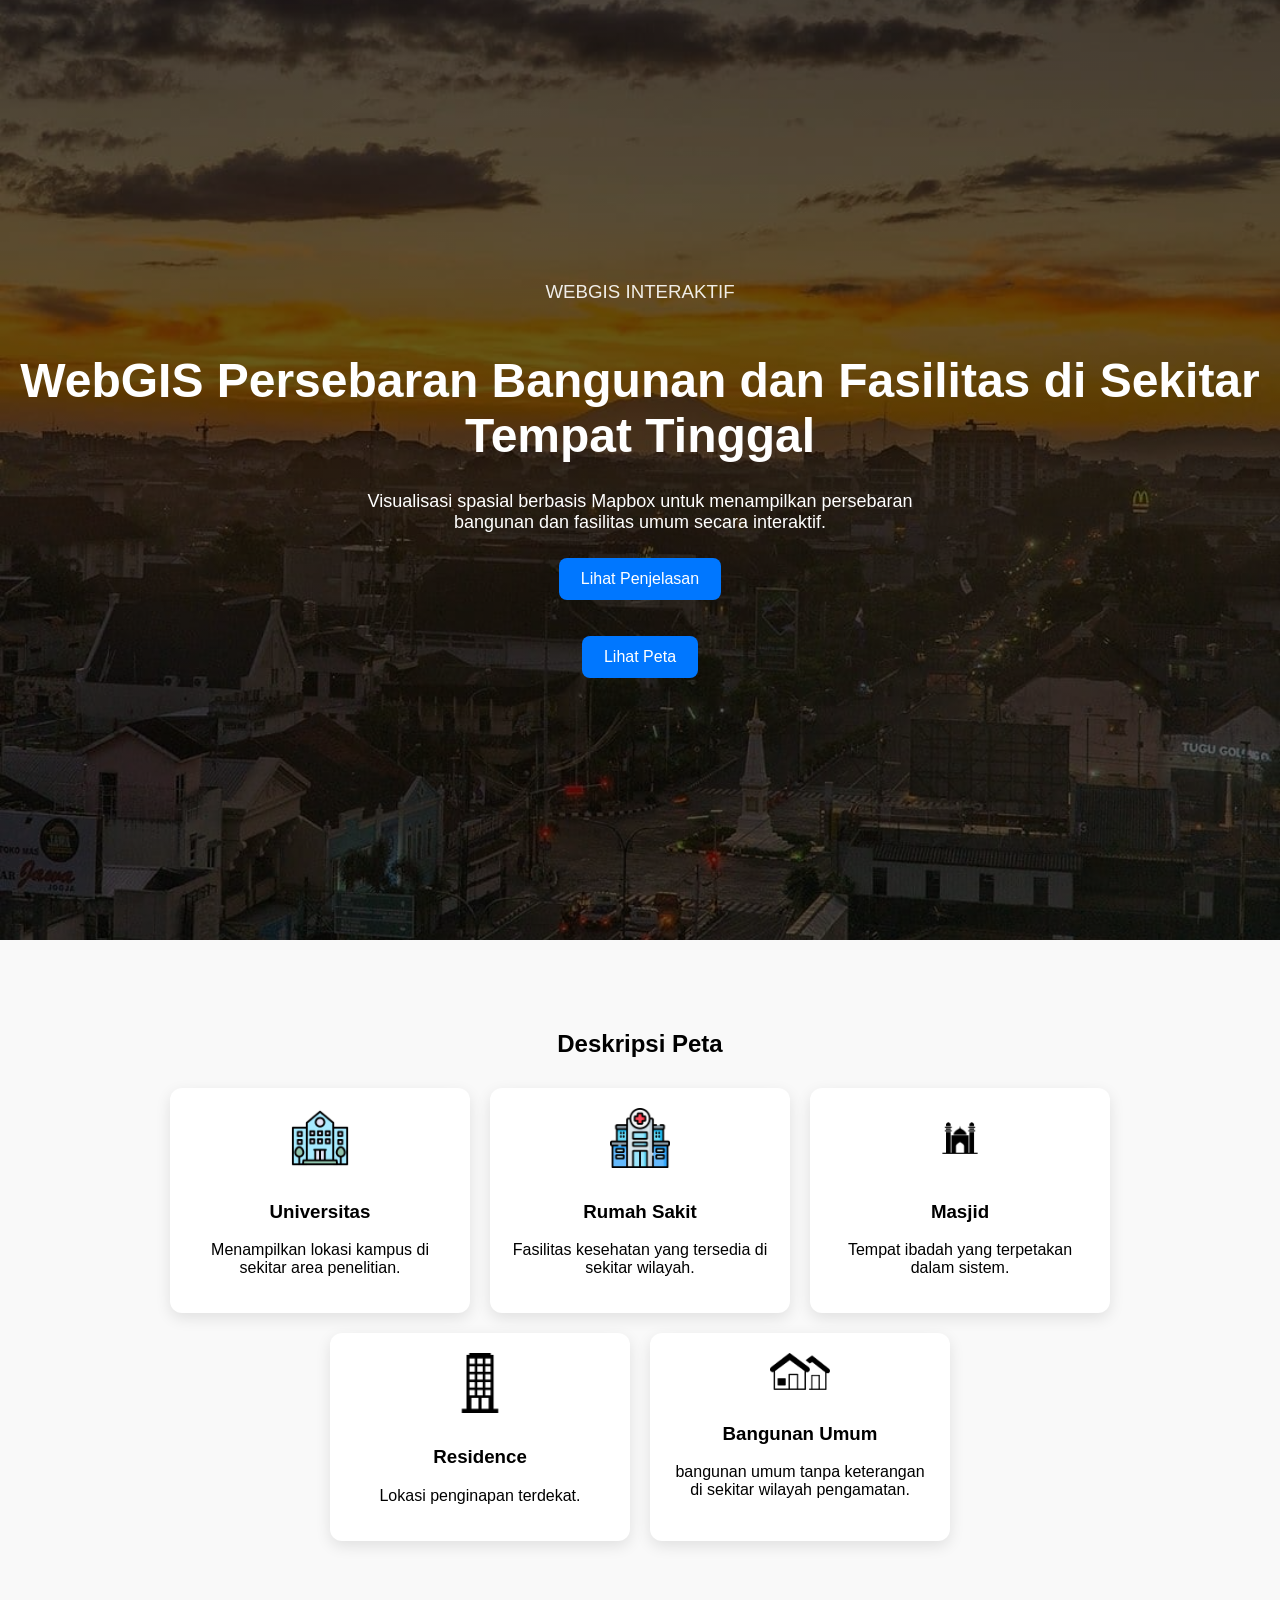
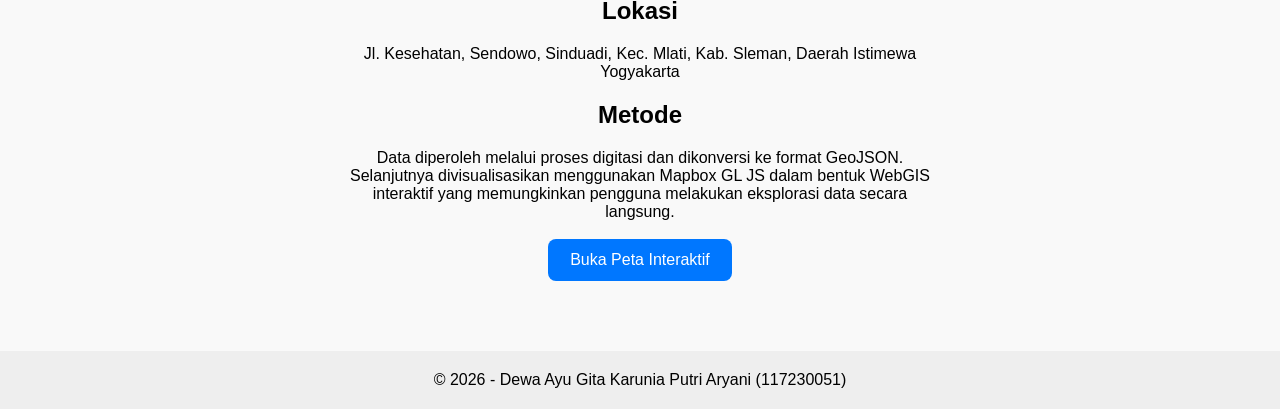
==== index.html @ ad8e3f4b "Add files via upload" ====
<!DOCTYPE html>
<html lang="id">
<head>
<meta charset="UTF-8">
<meta name="viewport" content="width=device-width, initial-scale=1.0">
<title>WebGIS Gita</title>

<style>
body {
  margin: 0;
  font-family: 'Segoe UI', sans-serif;
  scroll-behavior: smooth;
}

/* ===== COVER ===== */
.cover {
  height: 100vh;
  background: 
    linear-gradient(rgba(0,0,0,0.6), rgba(0,0,0,0.6)),
    url('cover.jpg') center/cover no-repeat;
  display: flex;
  flex-direction: column;
  justify-content: center;
  align-items: center;
  color: white;
  text-align: center;
  padding: 20px;
}

.cover h1 {
  font-size: 48px;
  margin-bottom: 10px;
}

.cover h3 {
  font-weight: normal;
  margin-bottom: 10px;
  opacity: 0.9;
}

.cover p {
  font-size: 18px;
  margin-bottom: 25px;
  max-width: 600px;
}

/* tombol */
.btn {
  padding: 12px 22px;
  background: #0077ff;
  color: white;
  border: none;
  cursor: pointer;
  font-size: 16px;
  border-radius: 8px;
  transition: 0.3s;
}

.btn:hover {
  background: #0055cc;
  transform: scale(1.05);
}

/* ===== SECTION ===== */
.section {
  padding: 70px 20px;
  text-align: center;
  background: #f9f9f9;
}

.section h2 {
  margin-bottom: 20px;
}

/* CARD */
.card-container {
  display: flex;
  flex-wrap: wrap;
  justify-content: center;
  gap: 20px;
  margin-top: 30px;
}

.card {
  background: white;
  padding: 20px;
  width: 260px;
  border-radius: 12px;
  box-shadow: 0 5px 15px rgba(0,0,0,0.1);
  transition: 0.3s;
}

.card:hover {
  transform: translateY(-5px);
}

.card img {
  width: 60px;
  margin-bottom: 10px;
}

/* ===== POPUP ===== */
.popup {
  display: none;
  position: fixed;
  top:0;
  left:0;
  width:100%;
  height:100%;
  background: rgba(0,0,0,0.7);
  justify-content:center;
  align-items:center;
  z-index: 999;
}

.popup-content {
  background:white;
  padding:20px;
  width:90%;
  height:85%;
  border-radius: 10px;
  position:relative;
}

.popup iframe {
  width:100%;
  height:100%;
  border:none;
}

.close {
  position:absolute;
  top:10px;
  right:15px;
  cursor:pointer;
  font-size:22px;
}
</style>
</head>

<body>

<!-- ===== COVER ===== -->
<section class="cover">
  <h3>WEBGIS INTERAKTIF</h3>
  <h1>WebGIS Persebaran Bangunan dan Fasilitas di Sekitar Tempat Tinggal</h1>
  <p>
    Visualisasi spasial berbasis Mapbox untuk menampilkan 
    persebaran bangunan dan fasilitas umum secara interaktif.
  </p>

  <button class="btn" onclick="scrollToContent()">Lihat Penjelasan</button>
  <br><br>
  <button class="btn" onclick="openPopup()">Lihat Peta</button>
</section>

<!-- ===== PENJELASAN ===== -->
<section class="section" id="content">
  <h2>Deskripsi Peta</h2>

  <div class="card-container">

    <div class="card">
      <img src="univ.jpg">
      <h3>Universitas</h3>
      <p>Menampilkan lokasi kampus di sekitar area penelitian.</p>
    </div>

    <div class="card">
      <img src="rs.jpg">
      <h3>Rumah Sakit</h3>
      <p>Fasilitas kesehatan yang tersedia di sekitar wilayah.</p>
    </div>

    <div class="card">
      <img src="masjid.jpg">
      <h3>Masjid</h3>
      <p>Tempat ibadah yang terpetakan dalam sistem.</p>
    </div>

    <div class="card">
      <img src="residence.png">
      <h3>Residence</h3>
      <p>Lokasi penginapan terdekat.</p>
    </div>

    <div class="card">
      <img src="bangunan.png">
      <h3>Bangunan Umum</h3>
      <p>bangunan umum tanpa keterangan di sekitar wilayah pengamatan.</p>
    </div>

  </div>

  <br><br>

  <h2>Lokasi</h2>
  <p style="max-width:600px;margin:auto;">
    Jl. Kesehatan, Sendowo, Sinduadi, Kec. Mlati, Kab. Sleman, Daerah Istimewa Yogyakarta
  </p>

  <h2>Metode</h2>
  <p style="max-width:600px;margin:auto;">
    Data diperoleh melalui proses digitasi dan dikonversi ke format GeoJSON. 
    Selanjutnya divisualisasikan menggunakan Mapbox GL JS dalam bentuk WebGIS interaktif 
    yang memungkinkan pengguna melakukan eksplorasi data secara langsung.
  </p>

  <br>
  <button class="btn" onclick="openPopup()">Buka Peta Interaktif</button>
</section>

<!-- ===== POPUP MAP ===== -->
<div class="popup" id="popup">
  <div class="popup-content">
    <span class="close" onclick="closePopup()">✖</span>
    <iframe src="map.html"></iframe>
  </div>
</div>

<script>
function scrollToContent() {
  document.getElementById("content").scrollIntoView({behavior: "smooth"});
}

function openPopup() {
  document.getElementById("popup").style.display = "flex";
}

function closePopup() {
  document.getElementById("popup").style.display = "none";
}
</script>

</body>

<footer style="text-align:center;padding:20px;background:#eee;">
  © 2026 - Dewa Ayu Gita Karunia Putri Aryani (117230051)
</footer>
</html>
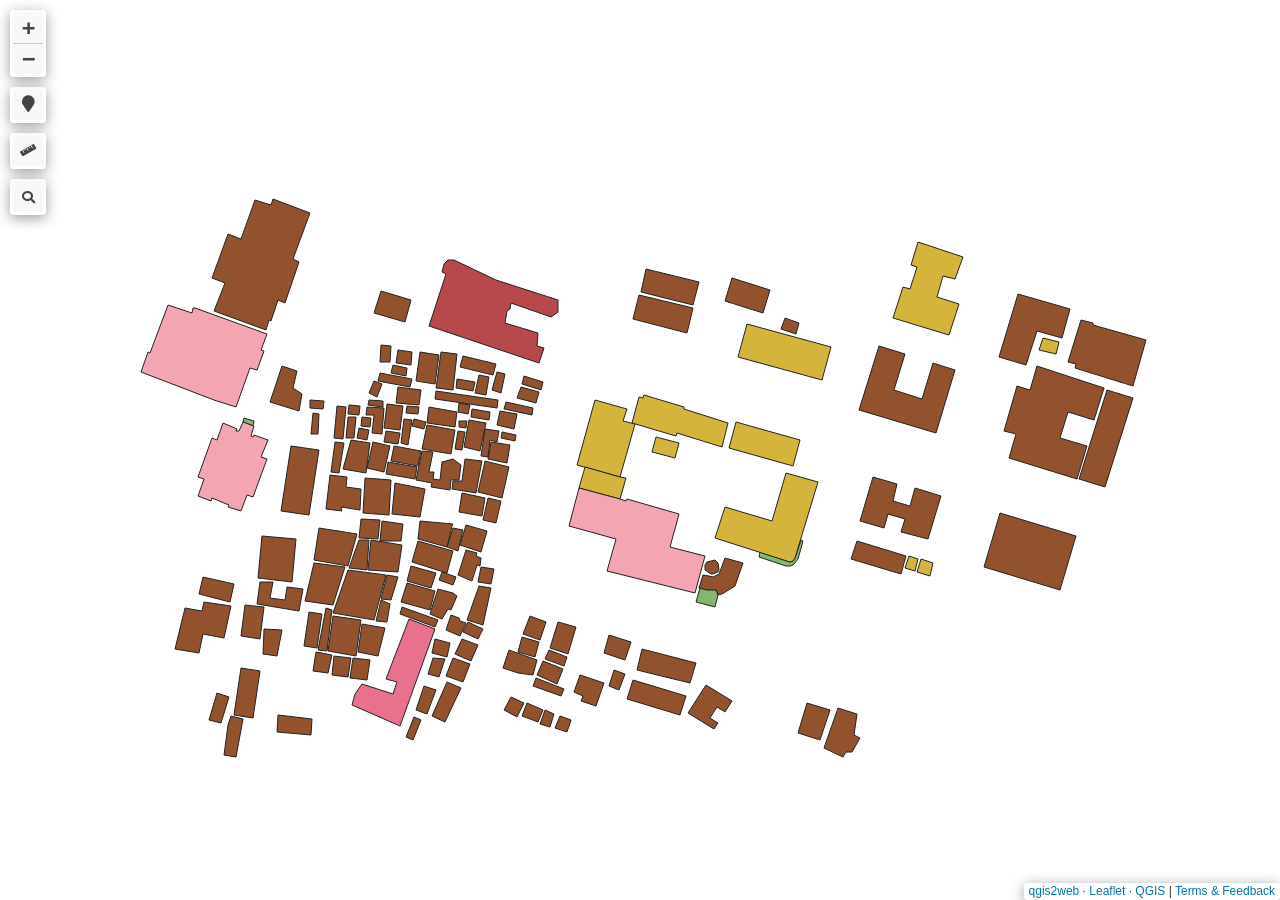
==== commit f4540285: "Add files via upload" ====
--- a/index.html
+++ b/index.html
@@ -1,240 +1,1120 @@
-<!DOCTYPE html>
-<html lang="id">
-<head>
-<meta charset="UTF-8">
-<meta name="viewport" content="width=device-width, initial-scale=1.0">
-<title>WebGIS Gita</title>
-
-<style>
-body {
-  margin: 0;
-  font-family: 'Segoe UI', sans-serif;
-  scroll-behavior: smooth;
-}
-
-/* ===== COVER ===== */
-.cover {
-  height: 100vh;
-  background: 
-    linear-gradient(rgba(0,0,0,0.6), rgba(0,0,0,0.6)),
-    url('cover.jpg') center/cover no-repeat;
-  display: flex;
-  flex-direction: column;
-  justify-content: center;
-  align-items: center;
-  color: white;
-  text-align: center;
-  padding: 20px;
-}
-
-.cover h1 {
-  font-size: 48px;
-  margin-bottom: 10px;
-}
-
-.cover h3 {
-  font-weight: normal;
-  margin-bottom: 10px;
-  opacity: 0.9;
-}
-
-.cover p {
-  font-size: 18px;
-  margin-bottom: 25px;
-  max-width: 600px;
-}
-
-/* tombol */
-.btn {
-  padding: 12px 22px;
-  background: #0077ff;
-  color: white;
-  border: none;
-  cursor: pointer;
-  font-size: 16px;
-  border-radius: 8px;
-  transition: 0.3s;
-}
-
-.btn:hover {
-  background: #0055cc;
-  transform: scale(1.05);
-}
-
-/* ===== SECTION ===== */
-.section {
-  padding: 70px 20px;
-  text-align: center;
-  background: #f9f9f9;
-}
-
-.section h2 {
-  margin-bottom: 20px;
-}
-
-/* CARD */
-.card-container {
-  display: flex;
-  flex-wrap: wrap;
-  justify-content: center;
-  gap: 20px;
-  margin-top: 30px;
-}
-
-.card {
-  background: white;
-  padding: 20px;
-  width: 260px;
-  border-radius: 12px;
-  box-shadow: 0 5px 15px rgba(0,0,0,0.1);
-  transition: 0.3s;
-}
-
-.card:hover {
-  transform: translateY(-5px);
-}
-
-.card img {
-  width: 60px;
-  margin-bottom: 10px;
-}
-
-/* ===== POPUP ===== */
-.popup {
-  display: none;
-  position: fixed;
-  top:0;
-  left:0;
-  width:100%;
-  height:100%;
-  background: rgba(0,0,0,0.7);
-  justify-content:center;
-  align-items:center;
-  z-index: 999;
-}
-
-.popup-content {
-  background:white;
-  padding:20px;
-  width:90%;
-  height:85%;
-  border-radius: 10px;
-  position:relative;
-}
-
-.popup iframe {
-  width:100%;
-  height:100%;
-  border:none;
-}
-
-.close {
-  position:absolute;
-  top:10px;
-  right:15px;
-  cursor:pointer;
-  font-size:22px;
-}
-</style>
-</head>
-
-<body>
-
-<!-- ===== COVER ===== -->
-<section class="cover">
-  <h3>WEBGIS INTERAKTIF</h3>
-  <h1>WebGIS Persebaran Bangunan dan Fasilitas di Sekitar Tempat Tinggal</h1>
-  <p>
-    Visualisasi spasial berbasis Mapbox untuk menampilkan 
-    persebaran bangunan dan fasilitas umum secara interaktif.
-  </p>
-
-  <button class="btn" onclick="scrollToContent()">Lihat Penjelasan</button>
-  <br><br>
-  <button class="btn" onclick="openPopup()">Lihat Peta</button>
-</section>
-
-<!-- ===== PENJELASAN ===== -->
-<section class="section" id="content">
-  <h2>Deskripsi Peta</h2>
-
-  <div class="card-container">
-
-    <div class="card">
-      <img src="univ.jpg">
-      <h3>Universitas</h3>
-      <p>Menampilkan lokasi kampus di sekitar area penelitian.</p>
-    </div>
-
-    <div class="card">
-      <img src="rs.jpg">
-      <h3>Rumah Sakit</h3>
-      <p>Fasilitas kesehatan yang tersedia di sekitar wilayah.</p>
-    </div>
-
-    <div class="card">
-      <img src="masjid.jpg">
-      <h3>Masjid</h3>
-      <p>Tempat ibadah yang terpetakan dalam sistem.</p>
-    </div>
-
-    <div class="card">
-      <img src="residence.png">
-      <h3>Residence</h3>
-      <p>Lokasi penginapan terdekat.</p>
-    </div>
-
-    <div class="card">
-      <img src="bangunan.png">
-      <h3>Bangunan Umum</h3>
-      <p>bangunan umum tanpa keterangan di sekitar wilayah pengamatan.</p>
-    </div>
-
-  </div>
-
-  <br><br>
-
-  <h2>Lokasi</h2>
-  <p style="max-width:600px;margin:auto;">
-    Jl. Kesehatan, Sendowo, Sinduadi, Kec. Mlati, Kab. Sleman, Daerah Istimewa Yogyakarta
-  </p>
-
-  <h2>Metode</h2>
-  <p style="max-width:600px;margin:auto;">
-    Data diperoleh melalui proses digitasi dan dikonversi ke format GeoJSON. 
-    Selanjutnya divisualisasikan menggunakan Mapbox GL JS dalam bentuk WebGIS interaktif 
-    yang memungkinkan pengguna melakukan eksplorasi data secara langsung.
-  </p>
-
-  <br>
-  <button class="btn" onclick="openPopup()">Buka Peta Interaktif</button>
-</section>
-
-<!-- ===== POPUP MAP ===== -->
-<div class="popup" id="popup">
-  <div class="popup-content">
-    <span class="close" onclick="closePopup()">✖</span>
-    <iframe src="map.html"></iframe>
-  </div>
-</div>
-
-<script>
-function scrollToContent() {
-  document.getElementById("content").scrollIntoView({behavior: "smooth"});
-}
-
-function openPopup() {
-  document.getElementById("popup").style.display = "flex";
-}
-
-function closePopup() {
-  document.getElementById("popup").style.display = "none";
-}
-</script>
-
-</body>
-
-<footer style="text-align:center;padding:20px;background:#eee;">
-  © 2026 - Dewa Ayu Gita Karunia Putri Aryani (117230051)
-</footer>
-</html>+<!doctype html>
+<html lang="en">
+    <head>
+        <meta charset="utf-8">
+        <meta http-equiv="X-UA-Compatible" content="IE=edge">
+        <meta name="viewport" content="initial-scale=1,user-scalable=no,maximum-scale=1,width=device-width">
+        <meta name="mobile-web-app-capable" content="yes">
+        <meta name="apple-mobile-web-app-capable" content="yes">
+        <link rel="stylesheet" href="css/leaflet.css">
+        <link rel="stylesheet" href="css/L.Control.Layers.Tree.css">
+        <link rel="stylesheet" href="css/L.Control.Locate.min.css">
+        <link rel="stylesheet" href="css/qgis2web.css">
+        <link rel="stylesheet" href="css/fontawesome-all.min.css">
+        <link rel="stylesheet" href="css/leaflet.photon.css">
+        <link rel="stylesheet" href="css/leaflet-measure.css">
+        <style>
+        html, body, #map {
+            width: 100%;
+            height: 100%;
+            padding: 0;
+            margin: 0;
+        }
+        </style>
+        <title></title>
+    </head>
+    <body>
+        <div id="map">
+        </div>
+        <script src="js/qgis2web_expressions.js"></script>
+        <script src="js/leaflet.js"></script>
+        <script src="js/L.Control.Layers.Tree.min.js"></script>
+        <script src="js/L.Control.Locate.min.js"></script>
+        <script src="js/leaflet.rotatedMarker.js"></script>
+        <script src="js/leaflet.pattern.js"></script>
+        <script src="js/leaflet-hash.js"></script>
+        <script src="js/Autolinker.min.js"></script>
+        <script src="js/rbush.min.js"></script>
+        <script src="js/labelgun.min.js"></script>
+        <script src="js/labels.js"></script>
+        <script src="js/leaflet.photon.js"></script>
+        <script src="js/leaflet-measure.js"></script>
+        <script src="data/yes_1.js"></script>
+        <script src="data/roof_2.js"></script>
+        <script src="data/univ_3.js"></script>
+        <script src="data/rumah_sakit_4.js"></script>
+        <script src="data/residential_5.js"></script>
+        <script src="data/masjid_6.js"></script>
+        <script>
+        var highlightLayer;
+        function highlightFeature(e) {
+            highlightLayer = e.target;
+
+            if (e.target.feature.geometry.type === 'LineString' || e.target.feature.geometry.type === 'MultiLineString') {
+              highlightLayer.setStyle({
+                color: '#ffff00',
+              });
+            } else {
+              highlightLayer.setStyle({
+                fillColor: '#ffff00',
+                fillOpacity: 1
+              });
+            }
+            highlightLayer.openPopup();
+        }
+        var map = L.map('map', {
+            zoomControl:false, maxZoom:28, minZoom:1
+        }).fitBounds([[-7.771693253178138,110.37066292609312],[-7.768579163178138,110.37729455095142]]);
+        var hash = new L.Hash(map);
+        map.attributionControl.setPrefix('<a href="https://github.com/tomchadwin/qgis2web" target="_blank">qgis2web</a> &middot; <a href="https://leafletjs.com" title="A JS library for interactive maps">Leaflet</a> &middot; <a href="https://qgis.org">QGIS</a>');
+        var autolinker = new Autolinker({truncate: {length: 30, location: 'smart'}});
+        // remove popup's row if "visible-with-data"
+        function removeEmptyRowsFromPopupContent(content, feature) {
+         var tempDiv = document.createElement('div');
+         tempDiv.innerHTML = content;
+         var rows = tempDiv.querySelectorAll('tr');
+         for (var i = 0; i < rows.length; i++) {
+             var td = rows[i].querySelector('td.visible-with-data');
+             var key = td ? td.id : '';
+             if (td && td.classList.contains('visible-with-data') && feature.properties[key] == null) {
+                 rows[i].parentNode.removeChild(rows[i]);
+             }
+         }
+         return tempDiv.innerHTML;
+        }
+        // modify popup if contains media
+        function addClassToPopupIfMedia(content, popup) {
+            var tempDiv = document.createElement('div');
+            tempDiv.innerHTML = content;
+            var imgTd = tempDiv.querySelector('td img');
+            if (imgTd) {
+                var src = imgTd.getAttribute('src');
+                if (/\.(jpg|jpeg|png|gif|bmp|webp|avif)$/i.test(src)) {
+                    popup._contentNode.classList.add('media');
+                    setTimeout(function() {
+                        popup.update();
+                    }, 10);
+                } else if (/\.(mp3|wav|ogg|aac)$/i.test(src)) {
+                    var audio = document.createElement('audio');
+                    audio.controls = true;
+                    audio.src = src;
+                    imgTd.parentNode.replaceChild(audio, imgTd);
+                    popup._contentNode.classList.add('media');
+                    setTimeout(function() {
+                        popup.setContent(tempDiv.innerHTML);
+                        popup.update();
+                    }, 10);
+                } else if (/\.(mp4|webm|ogg|mov)$/i.test(src)) {
+                    var video = document.createElement('video');
+                    video.controls = true;
+                    video.src = src;
+                    video.style.width = "400px";
+                    video.style.height = "300px";
+                    video.style.maxHeight = "60vh";
+                    video.style.maxWidth = "60vw";
+                    imgTd.parentNode.replaceChild(video, imgTd);
+                    popup._contentNode.classList.add('media');
+                    // Aggiorna il popup quando il video carica i metadati
+                    video.addEventListener('loadedmetadata', function() {
+                        popup.update();
+                    });
+                    setTimeout(function() {
+                        popup.setContent(tempDiv.innerHTML);
+                        popup.update();
+                    }, 10);
+                } else {
+                    popup._contentNode.classList.remove('media');
+                }
+            } else {
+                popup._contentNode.classList.remove('media');
+            }
+        }
+        var zoomControl = L.control.zoom({
+            position: 'topleft'
+        }).addTo(map);
+        L.control.locate({locateOptions: {maxZoom: 19}}).addTo(map);
+        var measureControl = new L.Control.Measure({
+            position: 'topleft',
+            primaryLengthUnit: 'meters',
+            secondaryLengthUnit: 'kilometers',
+            primaryAreaUnit: 'sqmeters',
+            secondaryAreaUnit: 'hectares'
+        });
+        measureControl.addTo(map);
+        document.getElementsByClassName('leaflet-control-measure-toggle')[0].innerHTML = '';
+        document.getElementsByClassName('leaflet-control-measure-toggle')[0].className += ' fas fa-ruler';
+        var bounds_group = new L.featureGroup([]);
+        function setBounds() {
+            map.setMaxBounds(map.getBounds());
+            map.setMinZoom(map.getZoom());
+        }
+        map.createPane('pane_EsriWorldImagery_0');
+        map.getPane('pane_EsriWorldImagery_0').style.zIndex = 400;
+        var layer_EsriWorldImagery_0 = L.tileLayer('https://services.arcgisonline.com/arcgis/rest/services/World_Imagery/MapServer/tile/{z}/{y}/{x}', {
+            pane: 'pane_EsriWorldImagery_0',
+            opacity: 1.0,
+            attribution: '<a href="https://wiki.openstreetmap.org/wiki/Esri">Terms & Feedback</a>',
+            minZoom: 1,
+            maxZoom: 28,
+            minNativeZoom: 0,
+            maxNativeZoom: 22
+        });
+        layer_EsriWorldImagery_0;
+        map.addLayer(layer_EsriWorldImagery_0);
+        function pop_yes_1(feature, layer) {
+            layer.on({
+                mouseout: function(e) {
+                    for (var i in e.target._eventParents) {
+                        if (typeof e.target._eventParents[i].resetStyle === 'function') {
+                            e.target._eventParents[i].resetStyle(e.target);
+                        }
+                    }
+                    if (typeof layer.closePopup == 'function') {
+                        layer.closePopup();
+                    } else {
+                        layer.eachLayer(function(feature){
+                            feature.closePopup()
+                        });
+                    }
+                },
+                mouseover: highlightFeature,
+            });
+            var popupContent = '<table>\
+                    <tr>\
+                        <td colspan="2">' + (feature.properties['full_id'] !== null ? autolinker.link(String(feature.properties['full_id']).replace(/'/g, '\'').toLocaleString()) : '') + '</td>\
+                    </tr>\
+                    <tr>\
+                        <td colspan="2">' + (feature.properties['osm_id'] !== null ? autolinker.link(String(feature.properties['osm_id']).replace(/'/g, '\'').toLocaleString()) : '') + '</td>\
+                    </tr>\
+                    <tr>\
+                        <td colspan="2">' + (feature.properties['osm_type'] !== null ? autolinker.link(String(feature.properties['osm_type']).replace(/'/g, '\'').toLocaleString()) : '') + '</td>\
+                    </tr>\
+                    <tr>\
+                        <th scope="row">building</th>\
+                        <td class="visible-with-data" id="building">' + (feature.properties['building'] !== null ? autolinker.link(String(feature.properties['building']).replace(/'/g, '\'').toLocaleString()) : '') + '</td>\
+                    </tr>\
+                    <tr>\
+                        <td colspan="2">' + (feature.properties['layer'] !== null ? autolinker.link(String(feature.properties['layer']).replace(/'/g, '\'').toLocaleString()) : '') + '</td>\
+                    </tr>\
+                    <tr>\
+                        <td colspan="2">' + (feature.properties['office'] !== null ? autolinker.link(String(feature.properties['office']).replace(/'/g, '\'').toLocaleString()) : '') + '</td>\
+                    </tr>\
+                    <tr>\
+                        <td colspan="2">' + (feature.properties['website'] !== null ? autolinker.link(String(feature.properties['website']).replace(/'/g, '\'').toLocaleString()) : '') + '</td>\
+                    </tr>\
+                    <tr>\
+                        <td colspan="2">' + (feature.properties['alt_name'] !== null ? autolinker.link(String(feature.properties['alt_name']).replace(/'/g, '\'').toLocaleString()) : '') + '</td>\
+                    </tr>\
+                    <tr>\
+                        <td colspan="2">' + (feature.properties['addr:subdistrict'] !== null ? autolinker.link(String(feature.properties['addr:subdistrict']).replace(/'/g, '\'').toLocaleString()) : '') + '</td>\
+                    </tr>\
+                    <tr>\
+                        <td colspan="2">' + (feature.properties['addr:province'] !== null ? autolinker.link(String(feature.properties['addr:province']).replace(/'/g, '\'').toLocaleString()) : '') + '</td>\
+                    </tr>\
+                    <tr>\
+                        <td colspan="2">' + (feature.properties['addr:neighbourhood'] !== null ? autolinker.link(String(feature.properties['addr:neighbourhood']).replace(/'/g, '\'').toLocaleString()) : '') + '</td>\
+                    </tr>\
+                    <tr>\
+                        <td colspan="2">' + (feature.properties['addr:housenumber'] !== null ? autolinker.link(String(feature.properties['addr:housenumber']).replace(/'/g, '\'').toLocaleString()) : '') + '</td>\
+                    </tr>\
+                    <tr>\
+                        <td colspan="2">' + (feature.properties['addr:district'] !== null ? autolinker.link(String(feature.properties['addr:district']).replace(/'/g, '\'').toLocaleString()) : '') + '</td>\
+                    </tr>\
+                    <tr>\
+                        <td colspan="2">' + (feature.properties['building:walls'] !== null ? autolinker.link(String(feature.properties['building:walls']).replace(/'/g, '\'').toLocaleString()) : '') + '</td>\
+                    </tr>\
+                    <tr>\
+                        <td colspan="2">' + (feature.properties['building:use'] !== null ? autolinker.link(String(feature.properties['building:use']).replace(/'/g, '\'').toLocaleString()) : '') + '</td>\
+                    </tr>\
+                    <tr>\
+                        <td colspan="2">' + (feature.properties['building:structure'] !== null ? autolinker.link(String(feature.properties['building:structure']).replace(/'/g, '\'').toLocaleString()) : '') + '</td>\
+                    </tr>\
+                    <tr>\
+                        <td colspan="2">' + (feature.properties['building:roof'] !== null ? autolinker.link(String(feature.properties['building:roof']).replace(/'/g, '\'').toLocaleString()) : '') + '</td>\
+                    </tr>\
+                    <tr>\
+                        <td colspan="2">' + (feature.properties['building:levels'] !== null ? autolinker.link(String(feature.properties['building:levels']).replace(/'/g, '\'').toLocaleString()) : '') + '</td>\
+                    </tr>\
+                    <tr>\
+                        <td colspan="2">' + (feature.properties['wikidata'] !== null ? autolinker.link(String(feature.properties['wikidata']).replace(/'/g, '\'').toLocaleString()) : '') + '</td>\
+                    </tr>\
+                    <tr>\
+                        <td colspan="2">' + (feature.properties['wheelchair'] !== null ? autolinker.link(String(feature.properties['wheelchair']).replace(/'/g, '\'').toLocaleString()) : '') + '</td>\
+                    </tr>\
+                    <tr>\
+                        <td colspan="2">' + (feature.properties['tactile_paving'] !== null ? autolinker.link(String(feature.properties['tactile_paving']).replace(/'/g, '\'').toLocaleString()) : '') + '</td>\
+                    </tr>\
+                    <tr>\
+                        <td colspan="2">' + (feature.properties['operator:type'] !== null ? autolinker.link(String(feature.properties['operator:type']).replace(/'/g, '\'').toLocaleString()) : '') + '</td>\
+                    </tr>\
+                    <tr>\
+                        <td colspan="2">' + (feature.properties['operator'] !== null ? autolinker.link(String(feature.properties['operator']).replace(/'/g, '\'').toLocaleString()) : '') + '</td>\
+                    </tr>\
+                    <tr>\
+                        <td colspan="2">' + (feature.properties['opening_hours'] !== null ? autolinker.link(String(feature.properties['opening_hours']).replace(/'/g, '\'').toLocaleString()) : '') + '</td>\
+                    </tr>\
+                    <tr>\
+                        <td colspan="2">' + (feature.properties['name'] !== null ? autolinker.link(String(feature.properties['name']).replace(/'/g, '\'').toLocaleString()) : '') + '</td>\
+                    </tr>\
+                    <tr>\
+                        <td colspan="2">' + (feature.properties['internet_access:fee'] !== null ? autolinker.link(String(feature.properties['internet_access:fee']).replace(/'/g, '\'').toLocaleString()) : '') + '</td>\
+                    </tr>\
+                    <tr>\
+                        <td colspan="2">' + (feature.properties['internet_access'] !== null ? autolinker.link(String(feature.properties['internet_access']).replace(/'/g, '\'').toLocaleString()) : '') + '</td>\
+                    </tr>\
+                    <tr>\
+                        <td colspan="2">' + (feature.properties['amenity'] !== null ? autolinker.link(String(feature.properties['amenity']).replace(/'/g, '\'').toLocaleString()) : '') + '</td>\
+                    </tr>\
+                    <tr>\
+                        <td colspan="2">' + (feature.properties['addr:street'] !== null ? autolinker.link(String(feature.properties['addr:street']).replace(/'/g, '\'').toLocaleString()) : '') + '</td>\
+                    </tr>\
+                    <tr>\
+                        <td colspan="2">' + (feature.properties['addr:postcode'] !== null ? autolinker.link(String(feature.properties['addr:postcode']).replace(/'/g, '\'').toLocaleString()) : '') + '</td>\
+                    </tr>\
+                    <tr>\
+                        <td colspan="2">' + (feature.properties['addr:city'] !== null ? autolinker.link(String(feature.properties['addr:city']).replace(/'/g, '\'').toLocaleString()) : '') + '</td>\
+                    </tr>\
+                </table>';
+            var content = removeEmptyRowsFromPopupContent(popupContent, feature);
+			layer.on('popupopen', function(e) {
+				addClassToPopupIfMedia(content, e.popup);
+			});
+			layer.bindPopup(content, { maxHeight: 400 });
+        }
+
+        function style_yes_1_0() {
+            return {
+                pane: 'pane_yes_1',
+                opacity: 1,
+                color: 'rgba(35,35,35,1.0)',
+                dashArray: '',
+                lineCap: 'butt',
+                lineJoin: 'miter',
+                weight: 1.0, 
+                fill: true,
+                fillOpacity: 1,
+                fillColor: 'rgba(145,82,45,1.0)',
+                interactive: true,
+            }
+        }
+        map.createPane('pane_yes_1');
+        map.getPane('pane_yes_1').style.zIndex = 401;
+        map.getPane('pane_yes_1').style['mix-blend-mode'] = 'normal';
+        var layer_yes_1 = new L.geoJson(json_yes_1, {
+            attribution: '',
+            interactive: true,
+            dataVar: 'json_yes_1',
+            layerName: 'layer_yes_1',
+            pane: 'pane_yes_1',
+            onEachFeature: pop_yes_1,
+            style: style_yes_1_0,
+        });
+        bounds_group.addLayer(layer_yes_1);
+        map.addLayer(layer_yes_1);
+        function pop_roof_2(feature, layer) {
+            layer.on({
+                mouseout: function(e) {
+                    for (var i in e.target._eventParents) {
+                        if (typeof e.target._eventParents[i].resetStyle === 'function') {
+                            e.target._eventParents[i].resetStyle(e.target);
+                        }
+                    }
+                    if (typeof layer.closePopup == 'function') {
+                        layer.closePopup();
+                    } else {
+                        layer.eachLayer(function(feature){
+                            feature.closePopup()
+                        });
+                    }
+                },
+                mouseover: highlightFeature,
+            });
+            var popupContent = '<table>\
+                    <tr>\
+                        <td colspan="2">' + (feature.properties['full_id'] !== null ? autolinker.link(String(feature.properties['full_id']).replace(/'/g, '\'').toLocaleString()) : '') + '</td>\
+                    </tr>\
+                    <tr>\
+                        <td colspan="2">' + (feature.properties['osm_id'] !== null ? autolinker.link(String(feature.properties['osm_id']).replace(/'/g, '\'').toLocaleString()) : '') + '</td>\
+                    </tr>\
+                    <tr>\
+                        <td colspan="2">' + (feature.properties['osm_type'] !== null ? autolinker.link(String(feature.properties['osm_type']).replace(/'/g, '\'').toLocaleString()) : '') + '</td>\
+                    </tr>\
+                    <tr>\
+                        <th scope="row">building</th>\
+                        <td class="visible-with-data" id="building">' + (feature.properties['building'] !== null ? autolinker.link(String(feature.properties['building']).replace(/'/g, '\'').toLocaleString()) : '') + '</td>\
+                    </tr>\
+                    <tr>\
+                        <td colspan="2">' + (feature.properties['layer'] !== null ? autolinker.link(String(feature.properties['layer']).replace(/'/g, '\'').toLocaleString()) : '') + '</td>\
+                    </tr>\
+                    <tr>\
+                        <td colspan="2">' + (feature.properties['office'] !== null ? autolinker.link(String(feature.properties['office']).replace(/'/g, '\'').toLocaleString()) : '') + '</td>\
+                    </tr>\
+                    <tr>\
+                        <td colspan="2">' + (feature.properties['website'] !== null ? autolinker.link(String(feature.properties['website']).replace(/'/g, '\'').toLocaleString()) : '') + '</td>\
+                    </tr>\
+                    <tr>\
+                        <td colspan="2">' + (feature.properties['alt_name'] !== null ? autolinker.link(String(feature.properties['alt_name']).replace(/'/g, '\'').toLocaleString()) : '') + '</td>\
+                    </tr>\
+                    <tr>\
+                        <td colspan="2">' + (feature.properties['addr:subdistrict'] !== null ? autolinker.link(String(feature.properties['addr:subdistrict']).replace(/'/g, '\'').toLocaleString()) : '') + '</td>\
+                    </tr>\
+                    <tr>\
+                        <td colspan="2">' + (feature.properties['addr:province'] !== null ? autolinker.link(String(feature.properties['addr:province']).replace(/'/g, '\'').toLocaleString()) : '') + '</td>\
+                    </tr>\
+                    <tr>\
+                        <td colspan="2">' + (feature.properties['addr:neighbourhood'] !== null ? autolinker.link(String(feature.properties['addr:neighbourhood']).replace(/'/g, '\'').toLocaleString()) : '') + '</td>\
+                    </tr>\
+                    <tr>\
+                        <td colspan="2">' + (feature.properties['addr:housenumber'] !== null ? autolinker.link(String(feature.properties['addr:housenumber']).replace(/'/g, '\'').toLocaleString()) : '') + '</td>\
+                    </tr>\
+                    <tr>\
+                        <td colspan="2">' + (feature.properties['addr:district'] !== null ? autolinker.link(String(feature.properties['addr:district']).replace(/'/g, '\'').toLocaleString()) : '') + '</td>\
+                    </tr>\
+                    <tr>\
+                        <td colspan="2">' + (feature.properties['building:walls'] !== null ? autolinker.link(String(feature.properties['building:walls']).replace(/'/g, '\'').toLocaleString()) : '') + '</td>\
+                    </tr>\
+                    <tr>\
+                        <td colspan="2">' + (feature.properties['building:use'] !== null ? autolinker.link(String(feature.properties['building:use']).replace(/'/g, '\'').toLocaleString()) : '') + '</td>\
+                    </tr>\
+                    <tr>\
+                        <td colspan="2">' + (feature.properties['building:structure'] !== null ? autolinker.link(String(feature.properties['building:structure']).replace(/'/g, '\'').toLocaleString()) : '') + '</td>\
+                    </tr>\
+                    <tr>\
+                        <td colspan="2">' + (feature.properties['building:roof'] !== null ? autolinker.link(String(feature.properties['building:roof']).replace(/'/g, '\'').toLocaleString()) : '') + '</td>\
+                    </tr>\
+                    <tr>\
+                        <td colspan="2">' + (feature.properties['building:levels'] !== null ? autolinker.link(String(feature.properties['building:levels']).replace(/'/g, '\'').toLocaleString()) : '') + '</td>\
+                    </tr>\
+                    <tr>\
+                        <td colspan="2">' + (feature.properties['wikidata'] !== null ? autolinker.link(String(feature.properties['wikidata']).replace(/'/g, '\'').toLocaleString()) : '') + '</td>\
+                    </tr>\
+                    <tr>\
+                        <td colspan="2">' + (feature.properties['wheelchair'] !== null ? autolinker.link(String(feature.properties['wheelchair']).replace(/'/g, '\'').toLocaleString()) : '') + '</td>\
+                    </tr>\
+                    <tr>\
+                        <td colspan="2">' + (feature.properties['tactile_paving'] !== null ? autolinker.link(String(feature.properties['tactile_paving']).replace(/'/g, '\'').toLocaleString()) : '') + '</td>\
+                    </tr>\
+                    <tr>\
+                        <td colspan="2">' + (feature.properties['operator:type'] !== null ? autolinker.link(String(feature.properties['operator:type']).replace(/'/g, '\'').toLocaleString()) : '') + '</td>\
+                    </tr>\
+                    <tr>\
+                        <td colspan="2">' + (feature.properties['operator'] !== null ? autolinker.link(String(feature.properties['operator']).replace(/'/g, '\'').toLocaleString()) : '') + '</td>\
+                    </tr>\
+                    <tr>\
+                        <td colspan="2">' + (feature.properties['opening_hours'] !== null ? autolinker.link(String(feature.properties['opening_hours']).replace(/'/g, '\'').toLocaleString()) : '') + '</td>\
+                    </tr>\
+                    <tr>\
+                        <td colspan="2">' + (feature.properties['name'] !== null ? autolinker.link(String(feature.properties['name']).replace(/'/g, '\'').toLocaleString()) : '') + '</td>\
+                    </tr>\
+                    <tr>\
+                        <td colspan="2">' + (feature.properties['internet_access:fee'] !== null ? autolinker.link(String(feature.properties['internet_access:fee']).replace(/'/g, '\'').toLocaleString()) : '') + '</td>\
+                    </tr>\
+                    <tr>\
+                        <td colspan="2">' + (feature.properties['internet_access'] !== null ? autolinker.link(String(feature.properties['internet_access']).replace(/'/g, '\'').toLocaleString()) : '') + '</td>\
+                    </tr>\
+                    <tr>\
+                        <td colspan="2">' + (feature.properties['amenity'] !== null ? autolinker.link(String(feature.properties['amenity']).replace(/'/g, '\'').toLocaleString()) : '') + '</td>\
+                    </tr>\
+                    <tr>\
+                        <td colspan="2">' + (feature.properties['addr:street'] !== null ? autolinker.link(String(feature.properties['addr:street']).replace(/'/g, '\'').toLocaleString()) : '') + '</td>\
+                    </tr>\
+                    <tr>\
+                        <td colspan="2">' + (feature.properties['addr:postcode'] !== null ? autolinker.link(String(feature.properties['addr:postcode']).replace(/'/g, '\'').toLocaleString()) : '') + '</td>\
+                    </tr>\
+                    <tr>\
+                        <td colspan="2">' + (feature.properties['addr:city'] !== null ? autolinker.link(String(feature.properties['addr:city']).replace(/'/g, '\'').toLocaleString()) : '') + '</td>\
+                    </tr>\
+                </table>';
+            var content = removeEmptyRowsFromPopupContent(popupContent, feature);
+			layer.on('popupopen', function(e) {
+				addClassToPopupIfMedia(content, e.popup);
+			});
+			layer.bindPopup(content, { maxHeight: 400 });
+        }
+
+        function style_roof_2_0() {
+            return {
+                pane: 'pane_roof_2',
+                opacity: 1,
+                color: 'rgba(35,35,35,1.0)',
+                dashArray: '',
+                lineCap: 'butt',
+                lineJoin: 'miter',
+                weight: 1.0, 
+                fill: true,
+                fillOpacity: 1,
+                fillColor: 'rgba(133,182,111,1.0)',
+                interactive: true,
+            }
+        }
+        map.createPane('pane_roof_2');
+        map.getPane('pane_roof_2').style.zIndex = 402;
+        map.getPane('pane_roof_2').style['mix-blend-mode'] = 'normal';
+        var layer_roof_2 = new L.geoJson(json_roof_2, {
+            attribution: '',
+            interactive: true,
+            dataVar: 'json_roof_2',
+            layerName: 'layer_roof_2',
+            pane: 'pane_roof_2',
+            onEachFeature: pop_roof_2,
+            style: style_roof_2_0,
+        });
+        bounds_group.addLayer(layer_roof_2);
+        map.addLayer(layer_roof_2);
+        function pop_univ_3(feature, layer) {
+            layer.on({
+                mouseout: function(e) {
+                    for (var i in e.target._eventParents) {
+                        if (typeof e.target._eventParents[i].resetStyle === 'function') {
+                            e.target._eventParents[i].resetStyle(e.target);
+                        }
+                    }
+                    if (typeof layer.closePopup == 'function') {
+                        layer.closePopup();
+                    } else {
+                        layer.eachLayer(function(feature){
+                            feature.closePopup()
+                        });
+                    }
+                },
+                mouseover: highlightFeature,
+            });
+            var popupContent = '<table>\
+                    <tr>\
+                        <td colspan="2">' + (feature.properties['full_id'] !== null ? autolinker.link(String(feature.properties['full_id']).replace(/'/g, '\'').toLocaleString()) : '') + '</td>\
+                    </tr>\
+                    <tr>\
+                        <td colspan="2">' + (feature.properties['osm_id'] !== null ? autolinker.link(String(feature.properties['osm_id']).replace(/'/g, '\'').toLocaleString()) : '') + '</td>\
+                    </tr>\
+                    <tr>\
+                        <td colspan="2">' + (feature.properties['osm_type'] !== null ? autolinker.link(String(feature.properties['osm_type']).replace(/'/g, '\'').toLocaleString()) : '') + '</td>\
+                    </tr>\
+                    <tr>\
+                        <th scope="row">building</th>\
+                        <td class="visible-with-data" id="building">' + (feature.properties['building'] !== null ? autolinker.link(String(feature.properties['building']).replace(/'/g, '\'').toLocaleString()) : '') + '</td>\
+                    </tr>\
+                    <tr>\
+                        <td colspan="2">' + (feature.properties['layer'] !== null ? autolinker.link(String(feature.properties['layer']).replace(/'/g, '\'').toLocaleString()) : '') + '</td>\
+                    </tr>\
+                    <tr>\
+                        <td colspan="2">' + (feature.properties['office'] !== null ? autolinker.link(String(feature.properties['office']).replace(/'/g, '\'').toLocaleString()) : '') + '</td>\
+                    </tr>\
+                    <tr>\
+                        <td colspan="2">' + (feature.properties['website'] !== null ? autolinker.link(String(feature.properties['website']).replace(/'/g, '\'').toLocaleString()) : '') + '</td>\
+                    </tr>\
+                    <tr>\
+                        <td colspan="2">' + (feature.properties['alt_name'] !== null ? autolinker.link(String(feature.properties['alt_name']).replace(/'/g, '\'').toLocaleString()) : '') + '</td>\
+                    </tr>\
+                    <tr>\
+                        <td colspan="2">' + (feature.properties['addr:subdistrict'] !== null ? autolinker.link(String(feature.properties['addr:subdistrict']).replace(/'/g, '\'').toLocaleString()) : '') + '</td>\
+                    </tr>\
+                    <tr>\
+                        <td colspan="2">' + (feature.properties['addr:province'] !== null ? autolinker.link(String(feature.properties['addr:province']).replace(/'/g, '\'').toLocaleString()) : '') + '</td>\
+                    </tr>\
+                    <tr>\
+                        <td colspan="2">' + (feature.properties['addr:neighbourhood'] !== null ? autolinker.link(String(feature.properties['addr:neighbourhood']).replace(/'/g, '\'').toLocaleString()) : '') + '</td>\
+                    </tr>\
+                    <tr>\
+                        <td colspan="2">' + (feature.properties['addr:housenumber'] !== null ? autolinker.link(String(feature.properties['addr:housenumber']).replace(/'/g, '\'').toLocaleString()) : '') + '</td>\
+                    </tr>\
+                    <tr>\
+                        <td colspan="2">' + (feature.properties['addr:district'] !== null ? autolinker.link(String(feature.properties['addr:district']).replace(/'/g, '\'').toLocaleString()) : '') + '</td>\
+                    </tr>\
+                    <tr>\
+                        <td colspan="2">' + (feature.properties['building:walls'] !== null ? autolinker.link(String(feature.properties['building:walls']).replace(/'/g, '\'').toLocaleString()) : '') + '</td>\
+                    </tr>\
+                    <tr>\
+                        <td colspan="2">' + (feature.properties['building:use'] !== null ? autolinker.link(String(feature.properties['building:use']).replace(/'/g, '\'').toLocaleString()) : '') + '</td>\
+                    </tr>\
+                    <tr>\
+                        <td colspan="2">' + (feature.properties['building:structure'] !== null ? autolinker.link(String(feature.properties['building:structure']).replace(/'/g, '\'').toLocaleString()) : '') + '</td>\
+                    </tr>\
+                    <tr>\
+                        <td colspan="2">' + (feature.properties['building:roof'] !== null ? autolinker.link(String(feature.properties['building:roof']).replace(/'/g, '\'').toLocaleString()) : '') + '</td>\
+                    </tr>\
+                    <tr>\
+                        <td colspan="2">' + (feature.properties['building:levels'] !== null ? autolinker.link(String(feature.properties['building:levels']).replace(/'/g, '\'').toLocaleString()) : '') + '</td>\
+                    </tr>\
+                    <tr>\
+                        <td colspan="2">' + (feature.properties['wikidata'] !== null ? autolinker.link(String(feature.properties['wikidata']).replace(/'/g, '\'').toLocaleString()) : '') + '</td>\
+                    </tr>\
+                    <tr>\
+                        <td colspan="2">' + (feature.properties['wheelchair'] !== null ? autolinker.link(String(feature.properties['wheelchair']).replace(/'/g, '\'').toLocaleString()) : '') + '</td>\
+                    </tr>\
+                    <tr>\
+                        <td colspan="2">' + (feature.properties['tactile_paving'] !== null ? autolinker.link(String(feature.properties['tactile_paving']).replace(/'/g, '\'').toLocaleString()) : '') + '</td>\
+                    </tr>\
+                    <tr>\
+                        <td colspan="2">' + (feature.properties['operator:type'] !== null ? autolinker.link(String(feature.properties['operator:type']).replace(/'/g, '\'').toLocaleString()) : '') + '</td>\
+                    </tr>\
+                    <tr>\
+                        <td colspan="2">' + (feature.properties['operator'] !== null ? autolinker.link(String(feature.properties['operator']).replace(/'/g, '\'').toLocaleString()) : '') + '</td>\
+                    </tr>\
+                    <tr>\
+                        <td colspan="2">' + (feature.properties['opening_hours'] !== null ? autolinker.link(String(feature.properties['opening_hours']).replace(/'/g, '\'').toLocaleString()) : '') + '</td>\
+                    </tr>\
+                    <tr>\
+                        <td colspan="2">' + (feature.properties['name'] !== null ? autolinker.link(String(feature.properties['name']).replace(/'/g, '\'').toLocaleString()) : '') + '</td>\
+                    </tr>\
+                    <tr>\
+                        <td colspan="2">' + (feature.properties['internet_access:fee'] !== null ? autolinker.link(String(feature.properties['internet_access:fee']).replace(/'/g, '\'').toLocaleString()) : '') + '</td>\
+                    </tr>\
+                    <tr>\
+                        <td colspan="2">' + (feature.properties['internet_access'] !== null ? autolinker.link(String(feature.properties['internet_access']).replace(/'/g, '\'').toLocaleString()) : '') + '</td>\
+                    </tr>\
+                    <tr>\
+                        <td colspan="2">' + (feature.properties['amenity'] !== null ? autolinker.link(String(feature.properties['amenity']).replace(/'/g, '\'').toLocaleString()) : '') + '</td>\
+                    </tr>\
+                    <tr>\
+                        <td colspan="2">' + (feature.properties['addr:street'] !== null ? autolinker.link(String(feature.properties['addr:street']).replace(/'/g, '\'').toLocaleString()) : '') + '</td>\
+                    </tr>\
+                    <tr>\
+                        <td colspan="2">' + (feature.properties['addr:postcode'] !== null ? autolinker.link(String(feature.properties['addr:postcode']).replace(/'/g, '\'').toLocaleString()) : '') + '</td>\
+                    </tr>\
+                    <tr>\
+                        <td colspan="2">' + (feature.properties['addr:city'] !== null ? autolinker.link(String(feature.properties['addr:city']).replace(/'/g, '\'').toLocaleString()) : '') + '</td>\
+                    </tr>\
+                </table>';
+            var content = removeEmptyRowsFromPopupContent(popupContent, feature);
+			layer.on('popupopen', function(e) {
+				addClassToPopupIfMedia(content, e.popup);
+			});
+			layer.bindPopup(content, { maxHeight: 400 });
+        }
+
+        function style_univ_3_0() {
+            return {
+                pane: 'pane_univ_3',
+                opacity: 1,
+                color: 'rgba(35,35,35,1.0)',
+                dashArray: '',
+                lineCap: 'butt',
+                lineJoin: 'miter',
+                weight: 1.0, 
+                fill: true,
+                fillOpacity: 1,
+                fillColor: 'rgba(213,180,60,1.0)',
+                interactive: true,
+            }
+        }
+        map.createPane('pane_univ_3');
+        map.getPane('pane_univ_3').style.zIndex = 403;
+        map.getPane('pane_univ_3').style['mix-blend-mode'] = 'normal';
+        var layer_univ_3 = new L.geoJson(json_univ_3, {
+            attribution: '',
+            interactive: true,
+            dataVar: 'json_univ_3',
+            layerName: 'layer_univ_3',
+            pane: 'pane_univ_3',
+            onEachFeature: pop_univ_3,
+            style: style_univ_3_0,
+        });
+        bounds_group.addLayer(layer_univ_3);
+        map.addLayer(layer_univ_3);
+        function pop_rumah_sakit_4(feature, layer) {
+            layer.on({
+                mouseout: function(e) {
+                    for (var i in e.target._eventParents) {
+                        if (typeof e.target._eventParents[i].resetStyle === 'function') {
+                            e.target._eventParents[i].resetStyle(e.target);
+                        }
+                    }
+                    if (typeof layer.closePopup == 'function') {
+                        layer.closePopup();
+                    } else {
+                        layer.eachLayer(function(feature){
+                            feature.closePopup()
+                        });
+                    }
+                },
+                mouseover: highlightFeature,
+            });
+            var popupContent = '<table>\
+                    <tr>\
+                        <td colspan="2">' + (feature.properties['full_id'] !== null ? autolinker.link(String(feature.properties['full_id']).replace(/'/g, '\'').toLocaleString()) : '') + '</td>\
+                    </tr>\
+                    <tr>\
+                        <td colspan="2">' + (feature.properties['osm_id'] !== null ? autolinker.link(String(feature.properties['osm_id']).replace(/'/g, '\'').toLocaleString()) : '') + '</td>\
+                    </tr>\
+                    <tr>\
+                        <td colspan="2">' + (feature.properties['osm_type'] !== null ? autolinker.link(String(feature.properties['osm_type']).replace(/'/g, '\'').toLocaleString()) : '') + '</td>\
+                    </tr>\
+                    <tr>\
+                        <th scope="row">building</th>\
+                        <td class="visible-with-data" id="building">' + (feature.properties['building'] !== null ? autolinker.link(String(feature.properties['building']).replace(/'/g, '\'').toLocaleString()) : '') + '</td>\
+                    </tr>\
+                    <tr>\
+                        <td colspan="2">' + (feature.properties['layer'] !== null ? autolinker.link(String(feature.properties['layer']).replace(/'/g, '\'').toLocaleString()) : '') + '</td>\
+                    </tr>\
+                    <tr>\
+                        <td colspan="2">' + (feature.properties['office'] !== null ? autolinker.link(String(feature.properties['office']).replace(/'/g, '\'').toLocaleString()) : '') + '</td>\
+                    </tr>\
+                    <tr>\
+                        <td colspan="2">' + (feature.properties['website'] !== null ? autolinker.link(String(feature.properties['website']).replace(/'/g, '\'').toLocaleString()) : '') + '</td>\
+                    </tr>\
+                    <tr>\
+                        <td colspan="2">' + (feature.properties['alt_name'] !== null ? autolinker.link(String(feature.properties['alt_name']).replace(/'/g, '\'').toLocaleString()) : '') + '</td>\
+                    </tr>\
+                    <tr>\
+                        <td colspan="2">' + (feature.properties['addr:subdistrict'] !== null ? autolinker.link(String(feature.properties['addr:subdistrict']).replace(/'/g, '\'').toLocaleString()) : '') + '</td>\
+                    </tr>\
+                    <tr>\
+                        <td colspan="2">' + (feature.properties['addr:province'] !== null ? autolinker.link(String(feature.properties['addr:province']).replace(/'/g, '\'').toLocaleString()) : '') + '</td>\
+                    </tr>\
+                    <tr>\
+                        <td colspan="2">' + (feature.properties['addr:neighbourhood'] !== null ? autolinker.link(String(feature.properties['addr:neighbourhood']).replace(/'/g, '\'').toLocaleString()) : '') + '</td>\
+                    </tr>\
+                    <tr>\
+                        <td colspan="2">' + (feature.properties['addr:housenumber'] !== null ? autolinker.link(String(feature.properties['addr:housenumber']).replace(/'/g, '\'').toLocaleString()) : '') + '</td>\
+                    </tr>\
+                    <tr>\
+                        <td colspan="2">' + (feature.properties['addr:district'] !== null ? autolinker.link(String(feature.properties['addr:district']).replace(/'/g, '\'').toLocaleString()) : '') + '</td>\
+                    </tr>\
+                    <tr>\
+                        <td colspan="2">' + (feature.properties['building:walls'] !== null ? autolinker.link(String(feature.properties['building:walls']).replace(/'/g, '\'').toLocaleString()) : '') + '</td>\
+                    </tr>\
+                    <tr>\
+                        <td colspan="2">' + (feature.properties['building:use'] !== null ? autolinker.link(String(feature.properties['building:use']).replace(/'/g, '\'').toLocaleString()) : '') + '</td>\
+                    </tr>\
+                    <tr>\
+                        <td colspan="2">' + (feature.properties['building:structure'] !== null ? autolinker.link(String(feature.properties['building:structure']).replace(/'/g, '\'').toLocaleString()) : '') + '</td>\
+                    </tr>\
+                    <tr>\
+                        <td colspan="2">' + (feature.properties['building:roof'] !== null ? autolinker.link(String(feature.properties['building:roof']).replace(/'/g, '\'').toLocaleString()) : '') + '</td>\
+                    </tr>\
+                    <tr>\
+                        <td colspan="2">' + (feature.properties['building:levels'] !== null ? autolinker.link(String(feature.properties['building:levels']).replace(/'/g, '\'').toLocaleString()) : '') + '</td>\
+                    </tr>\
+                    <tr>\
+                        <td colspan="2">' + (feature.properties['wikidata'] !== null ? autolinker.link(String(feature.properties['wikidata']).replace(/'/g, '\'').toLocaleString()) : '') + '</td>\
+                    </tr>\
+                    <tr>\
+                        <td colspan="2">' + (feature.properties['wheelchair'] !== null ? autolinker.link(String(feature.properties['wheelchair']).replace(/'/g, '\'').toLocaleString()) : '') + '</td>\
+                    </tr>\
+                    <tr>\
+                        <td colspan="2">' + (feature.properties['tactile_paving'] !== null ? autolinker.link(String(feature.properties['tactile_paving']).replace(/'/g, '\'').toLocaleString()) : '') + '</td>\
+                    </tr>\
+                    <tr>\
+                        <td colspan="2">' + (feature.properties['operator:type'] !== null ? autolinker.link(String(feature.properties['operator:type']).replace(/'/g, '\'').toLocaleString()) : '') + '</td>\
+                    </tr>\
+                    <tr>\
+                        <td colspan="2">' + (feature.properties['operator'] !== null ? autolinker.link(String(feature.properties['operator']).replace(/'/g, '\'').toLocaleString()) : '') + '</td>\
+                    </tr>\
+                    <tr>\
+                        <td colspan="2">' + (feature.properties['opening_hours'] !== null ? autolinker.link(String(feature.properties['opening_hours']).replace(/'/g, '\'').toLocaleString()) : '') + '</td>\
+                    </tr>\
+                    <tr>\
+                        <td colspan="2">' + (feature.properties['name'] !== null ? autolinker.link(String(feature.properties['name']).replace(/'/g, '\'').toLocaleString()) : '') + '</td>\
+                    </tr>\
+                    <tr>\
+                        <td colspan="2">' + (feature.properties['internet_access:fee'] !== null ? autolinker.link(String(feature.properties['internet_access:fee']).replace(/'/g, '\'').toLocaleString()) : '') + '</td>\
+                    </tr>\
+                    <tr>\
+                        <td colspan="2">' + (feature.properties['internet_access'] !== null ? autolinker.link(String(feature.properties['internet_access']).replace(/'/g, '\'').toLocaleString()) : '') + '</td>\
+                    </tr>\
+                    <tr>\
+                        <td colspan="2">' + (feature.properties['amenity'] !== null ? autolinker.link(String(feature.properties['amenity']).replace(/'/g, '\'').toLocaleString()) : '') + '</td>\
+                    </tr>\
+                    <tr>\
+                        <td colspan="2">' + (feature.properties['addr:street'] !== null ? autolinker.link(String(feature.properties['addr:street']).replace(/'/g, '\'').toLocaleString()) : '') + '</td>\
+                    </tr>\
+                    <tr>\
+                        <td colspan="2">' + (feature.properties['addr:postcode'] !== null ? autolinker.link(String(feature.properties['addr:postcode']).replace(/'/g, '\'').toLocaleString()) : '') + '</td>\
+                    </tr>\
+                    <tr>\
+                        <td colspan="2">' + (feature.properties['addr:city'] !== null ? autolinker.link(String(feature.properties['addr:city']).replace(/'/g, '\'').toLocaleString()) : '') + '</td>\
+                    </tr>\
+                </table>';
+            var content = removeEmptyRowsFromPopupContent(popupContent, feature);
+			layer.on('popupopen', function(e) {
+				addClassToPopupIfMedia(content, e.popup);
+			});
+			layer.bindPopup(content, { maxHeight: 400 });
+        }
+
+        function style_rumah_sakit_4_0() {
+            return {
+                pane: 'pane_rumah_sakit_4',
+                opacity: 1,
+                color: 'rgba(35,35,35,1.0)',
+                dashArray: '',
+                lineCap: 'butt',
+                lineJoin: 'miter',
+                weight: 1.0, 
+                fill: true,
+                fillOpacity: 1,
+                fillColor: 'rgba(243,166,178,1.0)',
+                interactive: true,
+            }
+        }
+        map.createPane('pane_rumah_sakit_4');
+        map.getPane('pane_rumah_sakit_4').style.zIndex = 404;
+        map.getPane('pane_rumah_sakit_4').style['mix-blend-mode'] = 'normal';
+        var layer_rumah_sakit_4 = new L.geoJson(json_rumah_sakit_4, {
+            attribution: '',
+            interactive: true,
+            dataVar: 'json_rumah_sakit_4',
+            layerName: 'layer_rumah_sakit_4',
+            pane: 'pane_rumah_sakit_4',
+            onEachFeature: pop_rumah_sakit_4,
+            style: style_rumah_sakit_4_0,
+        });
+        bounds_group.addLayer(layer_rumah_sakit_4);
+        map.addLayer(layer_rumah_sakit_4);
+        function pop_residential_5(feature, layer) {
+            layer.on({
+                mouseout: function(e) {
+                    for (var i in e.target._eventParents) {
+                        if (typeof e.target._eventParents[i].resetStyle === 'function') {
+                            e.target._eventParents[i].resetStyle(e.target);
+                        }
+                    }
+                    if (typeof layer.closePopup == 'function') {
+                        layer.closePopup();
+                    } else {
+                        layer.eachLayer(function(feature){
+                            feature.closePopup()
+                        });
+                    }
+                },
+                mouseover: highlightFeature,
+            });
+            var popupContent = '<table>\
+                    <tr>\
+                        <td colspan="2">' + (feature.properties['full_id'] !== null ? autolinker.link(String(feature.properties['full_id']).replace(/'/g, '\'').toLocaleString()) : '') + '</td>\
+                    </tr>\
+                    <tr>\
+                        <td colspan="2">' + (feature.properties['osm_id'] !== null ? autolinker.link(String(feature.properties['osm_id']).replace(/'/g, '\'').toLocaleString()) : '') + '</td>\
+                    </tr>\
+                    <tr>\
+                        <td colspan="2">' + (feature.properties['osm_type'] !== null ? autolinker.link(String(feature.properties['osm_type']).replace(/'/g, '\'').toLocaleString()) : '') + '</td>\
+                    </tr>\
+                    <tr>\
+                        <th scope="row">building</th>\
+                        <td class="visible-with-data" id="building">' + (feature.properties['building'] !== null ? autolinker.link(String(feature.properties['building']).replace(/'/g, '\'').toLocaleString()) : '') + '</td>\
+                    </tr>\
+                    <tr>\
+                        <td colspan="2">' + (feature.properties['layer'] !== null ? autolinker.link(String(feature.properties['layer']).replace(/'/g, '\'').toLocaleString()) : '') + '</td>\
+                    </tr>\
+                    <tr>\
+                        <td colspan="2">' + (feature.properties['office'] !== null ? autolinker.link(String(feature.properties['office']).replace(/'/g, '\'').toLocaleString()) : '') + '</td>\
+                    </tr>\
+                    <tr>\
+                        <td colspan="2">' + (feature.properties['website'] !== null ? autolinker.link(String(feature.properties['website']).replace(/'/g, '\'').toLocaleString()) : '') + '</td>\
+                    </tr>\
+                    <tr>\
+                        <td colspan="2">' + (feature.properties['alt_name'] !== null ? autolinker.link(String(feature.properties['alt_name']).replace(/'/g, '\'').toLocaleString()) : '') + '</td>\
+                    </tr>\
+                    <tr>\
+                        <td colspan="2">' + (feature.properties['addr:subdistrict'] !== null ? autolinker.link(String(feature.properties['addr:subdistrict']).replace(/'/g, '\'').toLocaleString()) : '') + '</td>\
+                    </tr>\
+                    <tr>\
+                        <td colspan="2">' + (feature.properties['addr:province'] !== null ? autolinker.link(String(feature.properties['addr:province']).replace(/'/g, '\'').toLocaleString()) : '') + '</td>\
+                    </tr>\
+                    <tr>\
+                        <td colspan="2">' + (feature.properties['addr:neighbourhood'] !== null ? autolinker.link(String(feature.properties['addr:neighbourhood']).replace(/'/g, '\'').toLocaleString()) : '') + '</td>\
+                    </tr>\
+                    <tr>\
+                        <td colspan="2">' + (feature.properties['addr:housenumber'] !== null ? autolinker.link(String(feature.properties['addr:housenumber']).replace(/'/g, '\'').toLocaleString()) : '') + '</td>\
+                    </tr>\
+                    <tr>\
+                        <td colspan="2">' + (feature.properties['addr:district'] !== null ? autolinker.link(String(feature.properties['addr:district']).replace(/'/g, '\'').toLocaleString()) : '') + '</td>\
+                    </tr>\
+                    <tr>\
+                        <td colspan="2">' + (feature.properties['building:walls'] !== null ? autolinker.link(String(feature.properties['building:walls']).replace(/'/g, '\'').toLocaleString()) : '') + '</td>\
+                    </tr>\
+                    <tr>\
+                        <td colspan="2">' + (feature.properties['building:use'] !== null ? autolinker.link(String(feature.properties['building:use']).replace(/'/g, '\'').toLocaleString()) : '') + '</td>\
+                    </tr>\
+                    <tr>\
+                        <td colspan="2">' + (feature.properties['building:structure'] !== null ? autolinker.link(String(feature.properties['building:structure']).replace(/'/g, '\'').toLocaleString()) : '') + '</td>\
+                    </tr>\
+                    <tr>\
+                        <td colspan="2">' + (feature.properties['building:roof'] !== null ? autolinker.link(String(feature.properties['building:roof']).replace(/'/g, '\'').toLocaleString()) : '') + '</td>\
+                    </tr>\
+                    <tr>\
+                        <td colspan="2">' + (feature.properties['building:levels'] !== null ? autolinker.link(String(feature.properties['building:levels']).replace(/'/g, '\'').toLocaleString()) : '') + '</td>\
+                    </tr>\
+                    <tr>\
+                        <td colspan="2">' + (feature.properties['wikidata'] !== null ? autolinker.link(String(feature.properties['wikidata']).replace(/'/g, '\'').toLocaleString()) : '') + '</td>\
+                    </tr>\
+                    <tr>\
+                        <td colspan="2">' + (feature.properties['wheelchair'] !== null ? autolinker.link(String(feature.properties['wheelchair']).replace(/'/g, '\'').toLocaleString()) : '') + '</td>\
+                    </tr>\
+                    <tr>\
+                        <td colspan="2">' + (feature.properties['tactile_paving'] !== null ? autolinker.link(String(feature.properties['tactile_paving']).replace(/'/g, '\'').toLocaleString()) : '') + '</td>\
+                    </tr>\
+                    <tr>\
+                        <td colspan="2">' + (feature.properties['operator:type'] !== null ? autolinker.link(String(feature.properties['operator:type']).replace(/'/g, '\'').toLocaleString()) : '') + '</td>\
+                    </tr>\
+                    <tr>\
+                        <td colspan="2">' + (feature.properties['operator'] !== null ? autolinker.link(String(feature.properties['operator']).replace(/'/g, '\'').toLocaleString()) : '') + '</td>\
+                    </tr>\
+                    <tr>\
+                        <td colspan="2">' + (feature.properties['opening_hours'] !== null ? autolinker.link(String(feature.properties['opening_hours']).replace(/'/g, '\'').toLocaleString()) : '') + '</td>\
+                    </tr>\
+                    <tr>\
+                        <td colspan="2">' + (feature.properties['name'] !== null ? autolinker.link(String(feature.properties['name']).replace(/'/g, '\'').toLocaleString()) : '') + '</td>\
+                    </tr>\
+                    <tr>\
+                        <td colspan="2">' + (feature.properties['internet_access:fee'] !== null ? autolinker.link(String(feature.properties['internet_access:fee']).replace(/'/g, '\'').toLocaleString()) : '') + '</td>\
+                    </tr>\
+                    <tr>\
+                        <td colspan="2">' + (feature.properties['internet_access'] !== null ? autolinker.link(String(feature.properties['internet_access']).replace(/'/g, '\'').toLocaleString()) : '') + '</td>\
+                    </tr>\
+                    <tr>\
+                        <td colspan="2">' + (feature.properties['amenity'] !== null ? autolinker.link(String(feature.properties['amenity']).replace(/'/g, '\'').toLocaleString()) : '') + '</td>\
+                    </tr>\
+                    <tr>\
+                        <td colspan="2">' + (feature.properties['addr:street'] !== null ? autolinker.link(String(feature.properties['addr:street']).replace(/'/g, '\'').toLocaleString()) : '') + '</td>\
+                    </tr>\
+                    <tr>\
+                        <td colspan="2">' + (feature.properties['addr:postcode'] !== null ? autolinker.link(String(feature.properties['addr:postcode']).replace(/'/g, '\'').toLocaleString()) : '') + '</td>\
+                    </tr>\
+                    <tr>\
+                        <td colspan="2">' + (feature.properties['addr:city'] !== null ? autolinker.link(String(feature.properties['addr:city']).replace(/'/g, '\'').toLocaleString()) : '') + '</td>\
+                    </tr>\
+                </table>';
+            var content = removeEmptyRowsFromPopupContent(popupContent, feature);
+			layer.on('popupopen', function(e) {
+				addClassToPopupIfMedia(content, e.popup);
+			});
+			layer.bindPopup(content, { maxHeight: 400 });
+        }
+
+        function style_residential_5_0() {
+            return {
+                pane: 'pane_residential_5',
+                opacity: 1,
+                color: 'rgba(35,35,35,1.0)',
+                dashArray: '',
+                lineCap: 'butt',
+                lineJoin: 'miter',
+                weight: 1.0, 
+                fill: true,
+                fillOpacity: 1,
+                fillColor: 'rgba(232,113,141,1.0)',
+                interactive: true,
+            }
+        }
+        map.createPane('pane_residential_5');
+        map.getPane('pane_residential_5').style.zIndex = 405;
+        map.getPane('pane_residential_5').style['mix-blend-mode'] = 'normal';
+        var layer_residential_5 = new L.geoJson(json_residential_5, {
+            attribution: '',
+            interactive: true,
+            dataVar: 'json_residential_5',
+            layerName: 'layer_residential_5',
+            pane: 'pane_residential_5',
+            onEachFeature: pop_residential_5,
+            style: style_residential_5_0,
+        });
+        bounds_group.addLayer(layer_residential_5);
+        map.addLayer(layer_residential_5);
+        function pop_masjid_6(feature, layer) {
+            layer.on({
+                mouseout: function(e) {
+                    for (var i in e.target._eventParents) {
+                        if (typeof e.target._eventParents[i].resetStyle === 'function') {
+                            e.target._eventParents[i].resetStyle(e.target);
+                        }
+                    }
+                    if (typeof layer.closePopup == 'function') {
+                        layer.closePopup();
+                    } else {
+                        layer.eachLayer(function(feature){
+                            feature.closePopup()
+                        });
+                    }
+                },
+                mouseover: highlightFeature,
+            });
+            var popupContent = '<table>\
+                    <tr>\
+                        <td colspan="2">' + (feature.properties['full_id'] !== null ? autolinker.link(String(feature.properties['full_id']).replace(/'/g, '\'').toLocaleString()) : '') + '</td>\
+                    </tr>\
+                    <tr>\
+                        <td colspan="2">' + (feature.properties['osm_id'] !== null ? autolinker.link(String(feature.properties['osm_id']).replace(/'/g, '\'').toLocaleString()) : '') + '</td>\
+                    </tr>\
+                    <tr>\
+                        <td colspan="2">' + (feature.properties['osm_type'] !== null ? autolinker.link(String(feature.properties['osm_type']).replace(/'/g, '\'').toLocaleString()) : '') + '</td>\
+                    </tr>\
+                    <tr>\
+                        <th scope="row">building</th>\
+                        <td class="visible-with-data" id="building">' + (feature.properties['building'] !== null ? autolinker.link(String(feature.properties['building']).replace(/'/g, '\'').toLocaleString()) : '') + '</td>\
+                    </tr>\
+                    <tr>\
+                        <td colspan="2">' + (feature.properties['layer'] !== null ? autolinker.link(String(feature.properties['layer']).replace(/'/g, '\'').toLocaleString()) : '') + '</td>\
+                    </tr>\
+                    <tr>\
+                        <td colspan="2">' + (feature.properties['office'] !== null ? autolinker.link(String(feature.properties['office']).replace(/'/g, '\'').toLocaleString()) : '') + '</td>\
+                    </tr>\
+                    <tr>\
+                        <td colspan="2">' + (feature.properties['website'] !== null ? autolinker.link(String(feature.properties['website']).replace(/'/g, '\'').toLocaleString()) : '') + '</td>\
+                    </tr>\
+                    <tr>\
+                        <td colspan="2">' + (feature.properties['alt_name'] !== null ? autolinker.link(String(feature.properties['alt_name']).replace(/'/g, '\'').toLocaleString()) : '') + '</td>\
+                    </tr>\
+                    <tr>\
+                        <td colspan="2">' + (feature.properties['addr:subdistrict'] !== null ? autolinker.link(String(feature.properties['addr:subdistrict']).replace(/'/g, '\'').toLocaleString()) : '') + '</td>\
+                    </tr>\
+                    <tr>\
+                        <td colspan="2">' + (feature.properties['addr:province'] !== null ? autolinker.link(String(feature.properties['addr:province']).replace(/'/g, '\'').toLocaleString()) : '') + '</td>\
+                    </tr>\
+                    <tr>\
+                        <td colspan="2">' + (feature.properties['addr:neighbourhood'] !== null ? autolinker.link(String(feature.properties['addr:neighbourhood']).replace(/'/g, '\'').toLocaleString()) : '') + '</td>\
+                    </tr>\
+                    <tr>\
+                        <td colspan="2">' + (feature.properties['addr:housenumber'] !== null ? autolinker.link(String(feature.properties['addr:housenumber']).replace(/'/g, '\'').toLocaleString()) : '') + '</td>\
+                    </tr>\
+                    <tr>\
+                        <td colspan="2">' + (feature.properties['addr:district'] !== null ? autolinker.link(String(feature.properties['addr:district']).replace(/'/g, '\'').toLocaleString()) : '') + '</td>\
+                    </tr>\
+                    <tr>\
+                        <td colspan="2">' + (feature.properties['building:walls'] !== null ? autolinker.link(String(feature.properties['building:walls']).replace(/'/g, '\'').toLocaleString()) : '') + '</td>\
+                    </tr>\
+                    <tr>\
+                        <td colspan="2">' + (feature.properties['building:use'] !== null ? autolinker.link(String(feature.properties['building:use']).replace(/'/g, '\'').toLocaleString()) : '') + '</td>\
+                    </tr>\
+                    <tr>\
+                        <td colspan="2">' + (feature.properties['building:structure'] !== null ? autolinker.link(String(feature.properties['building:structure']).replace(/'/g, '\'').toLocaleString()) : '') + '</td>\
+                    </tr>\
+                    <tr>\
+                        <td colspan="2">' + (feature.properties['building:roof'] !== null ? autolinker.link(String(feature.properties['building:roof']).replace(/'/g, '\'').toLocaleString()) : '') + '</td>\
+                    </tr>\
+                    <tr>\
+                        <td colspan="2">' + (feature.properties['building:levels'] !== null ? autolinker.link(String(feature.properties['building:levels']).replace(/'/g, '\'').toLocaleString()) : '') + '</td>\
+                    </tr>\
+                    <tr>\
+                        <td colspan="2">' + (feature.properties['wikidata'] !== null ? autolinker.link(String(feature.properties['wikidata']).replace(/'/g, '\'').toLocaleString()) : '') + '</td>\
+                    </tr>\
+                    <tr>\
+                        <td colspan="2">' + (feature.properties['wheelchair'] !== null ? autolinker.link(String(feature.properties['wheelchair']).replace(/'/g, '\'').toLocaleString()) : '') + '</td>\
+                    </tr>\
+                    <tr>\
+                        <td colspan="2">' + (feature.properties['tactile_paving'] !== null ? autolinker.link(String(feature.properties['tactile_paving']).replace(/'/g, '\'').toLocaleString()) : '') + '</td>\
+                    </tr>\
+                    <tr>\
+                        <td colspan="2">' + (feature.properties['operator:type'] !== null ? autolinker.link(String(feature.properties['operator:type']).replace(/'/g, '\'').toLocaleString()) : '') + '</td>\
+                    </tr>\
+                    <tr>\
+                        <td colspan="2">' + (feature.properties['operator'] !== null ? autolinker.link(String(feature.properties['operator']).replace(/'/g, '\'').toLocaleString()) : '') + '</td>\
+                    </tr>\
+                    <tr>\
+                        <td colspan="2">' + (feature.properties['opening_hours'] !== null ? autolinker.link(String(feature.properties['opening_hours']).replace(/'/g, '\'').toLocaleString()) : '') + '</td>\
+                    </tr>\
+                    <tr>\
+                        <td colspan="2">' + (feature.properties['name'] !== null ? autolinker.link(String(feature.properties['name']).replace(/'/g, '\'').toLocaleString()) : '') + '</td>\
+                    </tr>\
+                    <tr>\
+                        <td colspan="2">' + (feature.properties['internet_access:fee'] !== null ? autolinker.link(String(feature.properties['internet_access:fee']).replace(/'/g, '\'').toLocaleString()) : '') + '</td>\
+                    </tr>\
+                    <tr>\
+                        <td colspan="2">' + (feature.properties['internet_access'] !== null ? autolinker.link(String(feature.properties['internet_access']).replace(/'/g, '\'').toLocaleString()) : '') + '</td>\
+                    </tr>\
+                    <tr>\
+                        <td colspan="2">' + (feature.properties['amenity'] !== null ? autolinker.link(String(feature.properties['amenity']).replace(/'/g, '\'').toLocaleString()) : '') + '</td>\
+                    </tr>\
+                    <tr>\
+                        <td colspan="2">' + (feature.properties['addr:street'] !== null ? autolinker.link(String(feature.properties['addr:street']).replace(/'/g, '\'').toLocaleString()) : '') + '</td>\
+                    </tr>\
+                    <tr>\
+                        <td colspan="2">' + (feature.properties['addr:postcode'] !== null ? autolinker.link(String(feature.properties['addr:postcode']).replace(/'/g, '\'').toLocaleString()) : '') + '</td>\
+                    </tr>\
+                    <tr>\
+                        <td colspan="2">' + (feature.properties['addr:city'] !== null ? autolinker.link(String(feature.properties['addr:city']).replace(/'/g, '\'').toLocaleString()) : '') + '</td>\
+                    </tr>\
+                </table>';
+            var content = removeEmptyRowsFromPopupContent(popupContent, feature);
+			layer.on('popupopen', function(e) {
+				addClassToPopupIfMedia(content, e.popup);
+			});
+			layer.bindPopup(content, { maxHeight: 400 });
+        }
+
+        function style_masjid_6_0() {
+            return {
+                pane: 'pane_masjid_6',
+                opacity: 1,
+                color: 'rgba(35,35,35,1.0)',
+                dashArray: '',
+                lineCap: 'butt',
+                lineJoin: 'miter',
+                weight: 1.0, 
+                fill: true,
+                fillOpacity: 1,
+                fillColor: 'rgba(183,72,75,1.0)',
+                interactive: true,
+            }
+        }
+        map.createPane('pane_masjid_6');
+        map.getPane('pane_masjid_6').style.zIndex = 406;
+        map.getPane('pane_masjid_6').style['mix-blend-mode'] = 'normal';
+        var layer_masjid_6 = new L.geoJson(json_masjid_6, {
+            attribution: '',
+            interactive: true,
+            dataVar: 'json_masjid_6',
+            layerName: 'layer_masjid_6',
+            pane: 'pane_masjid_6',
+            onEachFeature: pop_masjid_6,
+            style: style_masjid_6_0,
+        });
+        bounds_group.addLayer(layer_masjid_6);
+        map.addLayer(layer_masjid_6);
+        const url = {"Nominatim OSM": "https://nominatim.openstreetmap.org/search?format=geojson&addressdetails=1&",
+        "France BAN": "https://api-adresse.data.gouv.fr/search/?"}
+        var photonControl = L.control.photon({
+            url: url["Nominatim OSM"],
+            feedbackLabel: '',
+            position: 'topleft',
+            includePosition: true,
+            initial: true,
+            // resultsHandler: myHandler,
+        }).addTo(map);
+        photonControl._container.childNodes[0].style.borderRadius="10px"
+        // Create a variable to store the geoJSON data
+        var x = null;
+        // Create a variable to store the marker
+        var marker = null;
+        // Add an event listener to the Photon control to create a marker from the returned geoJSON data
+        var z = null;
+        photonControl.on('selected', function(e) {
+            console.log(photonControl.search.resultsContainer);
+            if (x != null) {
+                map.removeLayer(obj3.marker);
+                map.removeLayer(x);
+            }
+            obj2.gcd = e.choice;
+            x = L.geoJSON(obj2.gcd).addTo(map);
+            var label = typeof obj2.gcd.properties.label === 'undefined' ? obj2.gcd.properties.display_name : obj2.gcd.properties.label;
+            obj3.marker = L.marker(x.getLayers()[0].getLatLng()).bindPopup(label).addTo(map);
+            map.setView(x.getLayers()[0].getLatLng(), 17);
+            z = typeof e.choice.properties.label === 'undefined'? e.choice.properties.display_name : e.choice.properties.label;
+            console.log(e);
+            e.target.input.value = z;
+        });
+        var search = document.getElementsByClassName("leaflet-photon leaflet-control")[0];
+        search.classList.add("leaflet-control-search")
+        search.style.display = "flex";
+        search.style.backgroundColor="rgba(255,255,255,0.5)" 
+
+        // Create the new button element
+        var button = document.createElement("div");
+        button.id = "gcd-button-control";
+        button.className = "gcd-gl-btn fa fa-search search-button";
+
+        // Insert the button at the beginning of the search control
+        search.insertBefore(button, search.firstChild);
+        last = search.lastChild;
+        last.style.display = "none";
+        button.addEventListener("click", function (e) {
+            if (last.style.display === "none") {
+                last.style.display = "block";
+            } else {
+                last.style.display = "none";
+            }
+        });
+        setBounds();
+        </script>        
+    </body>
+</html>
--- a/css/L.Control.Locate.min.css
+++ b/css/L.Control.Locate.min.css
@@ -0,0 +1,2 @@
+.leaflet-control-locate a{font-size:1.4em;color:#444}.leaflet-control-locate.active a{color:#2074B6}.leaflet-control-locate.active.following a{color:#FC8428}
+/*# sourceMappingURL=L.Control.Locate.min.css.map */
--- a/css/qgis2web.css
+++ b/css/qgis2web.css
@@ -0,0 +1,196 @@
+
+        #map {
+            background-color: #ffffff
+        }
+        html, body, #map {
+			overflow: hidden;
+        }
+        .col9{
+			height: 100%!important;
+		}
+		.col3{
+			height: 100%;
+			overflow: auto;
+		}
+        .info {
+            padding: 6px 8px;
+            font: 14px/16px Arial, Helvetica, sans-serif;
+            background-color:#f8f8f8 !important;
+            color: #444444 !important;
+            box-shadow: 0 0 15px rgba(0,0,0,0.2);
+            border-radius: 5px;
+        }
+        .info h2 {
+            margin: 0 0 5px;
+        }
+        .leaflet-container {
+            background: #fff;
+            padding-right: 10px;
+        }
+        .leaflet-popup-scrolled {
+            border-bottom: unset!important;
+            border-top: unset!important;
+        }
+        .leaflet-popup-content{
+            max-height: 70vh;
+            max-width: 70vw;
+        }
+        .leaflet-popup-content.media{
+            width: auto!important;
+            height: auto!important;
+        }
+        .leaflet-popup-content th {
+            text-align: left;
+            vertical-align: top;
+            min-width: 75px;
+        }
+        .leaflet-popup-content td {
+            min-width: 75px;
+        }
+        .leaflet-popup-content td img {
+            max-height: 60vh;
+            max-width: 60vw;
+        }
+
+        .leaflet-tooltip {
+            background: none;
+            box-shadow: none;
+            border: none;
+        }
+        .leaflet-tooltip-left:before, .leaflet-tooltip-right:before {
+            border: 0px;
+        }
+        }
+        .fa, .leaflet-container, a {
+            color: #444444 !important;
+        }
+        .leaflet-control-zoom-in, .leaflet-control-zoom-out,
+        .leaflet-control-locate a,
+        .leaflet-touch .leaflet-control-geocoder-icon,
+        .leaflet-control-search .search-button,
+         .leaflet-control-measure {
+            background-color: #f8f8f8 !important;
+            border-radius: 0px !important;
+            color: #444444 !important;
+        }
+        .abstract {
+            font: bold 18px 'Lucida Console', Monaco, monospace;
+            text-indent: 1px;
+            background-color: #f8f8f8 !important;
+            width: 30px !important;
+            color: #444444 !important;
+            height: 30px !important;
+            text-align: center !important;
+            line-height: 30px !important;
+        }
+        .abstractUncollapsed {
+            padding: 6px 8px;
+            font: 12px/1.5 "Helvetica Neue", Arial, Helvetica, sans-serif;
+            background-color:#f8f8f8 !important;
+            color: #444444 !important;
+            box-shadow: 0 0 15px rgba(0,0,0,0.2);
+            border-radius: 5px;
+            max-width: 40%;
+        }
+        .leaflet-control {
+            box-shadow: 0 3px 14px rgba(0, 0, 0, 0.4)!important;
+            border-radius: 4px;
+        }
+        .leaflet-touch .leaflet-control-layers,
+        .leaflet-touch .leaflet-bar,
+        .leaflet-control-search,
+        .leaflet-control-measure {
+            border: 3px solid rgba(255,255,255,.4) !important;
+        }
+        .leaflet-control-attribution a {
+            color: #0078A8 !important;
+        }
+        .leaflet-control-scale-line {
+            border: 2px solid #f8f8f8 !important;
+            border-top: none !important;
+            color: black !important;
+        }
+        .leaflet-control-search .search-button {
+            width: 30px !important;
+            height: 30px !important;
+            font-size: 13px !important;
+            text-align: center !important;
+            cursor: pointer;
+        }
+        .search-button.fa.fa-binoculars{
+            display: flex;
+            justify-content: center;
+            align-items: center;
+        }
+        .leaflet-control-measure .leaflet-control {
+            width: 30px !important;
+            height: 30px !important;
+        }
+        .leaflet-container .leaflet-control-search{
+            background: none !important;
+        }
+        .leaflet-control-search .search-input {
+            margin: 0px 0px 0px 0px !important;
+            height: 30px !important;
+        }
+        .leaflet-control-measure {
+            background: none!important;
+            border-radius: 4px !important;
+        }
+        .leaflet-control-measure .leaflet-control-measure-interaction {
+            background-color: #f8f8f8 !important;
+        }
+        .leaflet-touch .leaflet-control-measure
+        .leaflet-control-measure-toggle,
+        .leaflet-touch .leaflet-control-measure
+        .leaflet-control-measure-toggle:hover {
+            width: 30px !important;
+            height: 30px !important;
+            border-radius: 0px !important;
+            background-color: #f8f8f8 !important;
+            color: #444444 !important;
+            font-size: 13px;
+            line-height: 30px;
+            text-align: center;
+            text-indent: 0%;
+        }
+        .leaflet-control-layers {
+			padding: 2px;
+			display: flex;
+			flex-direction: column;
+			align-items: flex-end;
+            background-color: #f8f8f8 !important;
+            color: #444444 !important;
+
+		}
+        .leaflet-control-layers-expanded {
+			padding-left: 6px;
+		}	
+        .leaflet-control-layers-expanded .leaflet-control-layers-toggle {
+            display: block;
+            background-image: none;
+			text-decoration: none;
+            margin-bottom: 3px;
+        }
+        .leaflet-control-layers-expanded .leaflet-control-layers-toggle::after {
+            content: '»';
+            font-size: x-large;
+            color: #444444 !important;
+            display: flex;
+            align-items: center;
+            justify-content: center;
+            width: 100%;
+            height: 100%;
+            text-align: center;
+        }
+        .leaflet-overlay-pane {
+            z-index: 550;
+        }
+        .leaflet-popup-pane {
+            z-index: 700;
+        }
+        #gcd-button-control {
+            display: flex;
+            justify-content: center;
+            align-items: center;
+        }
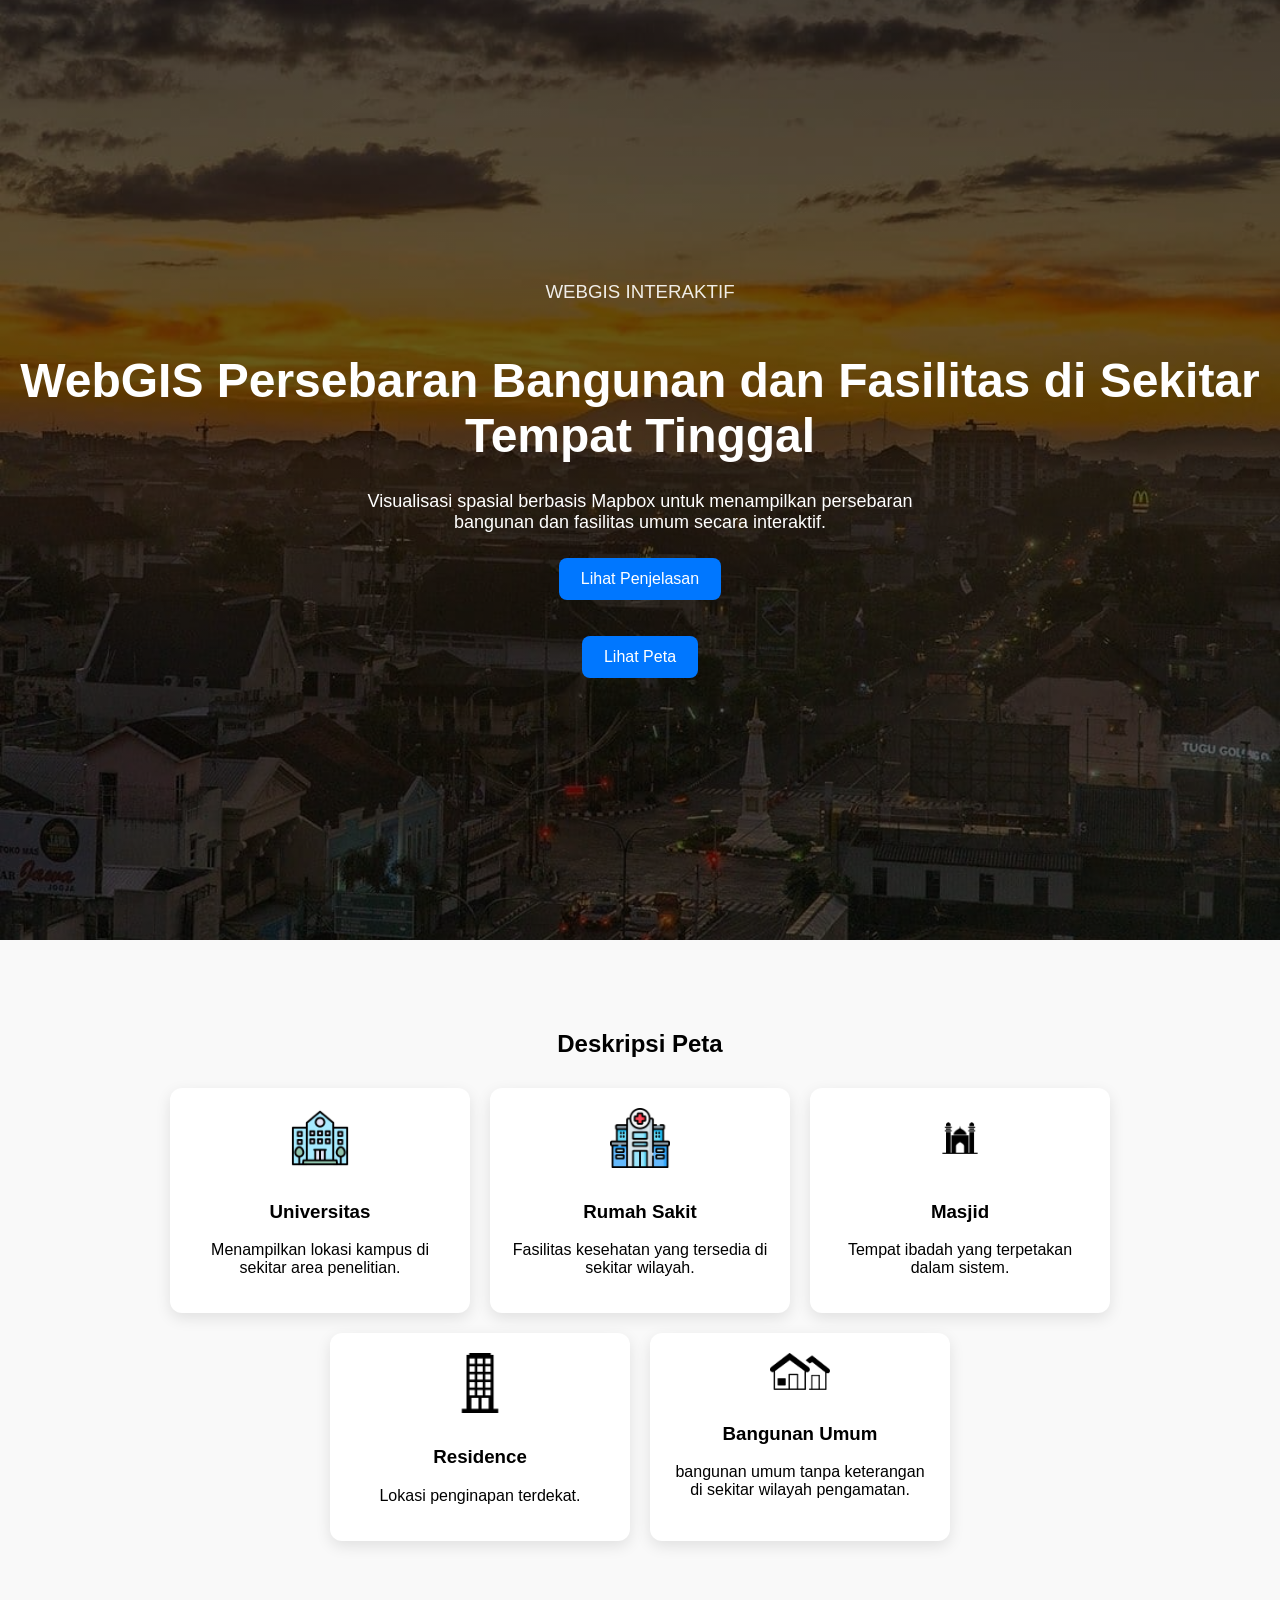
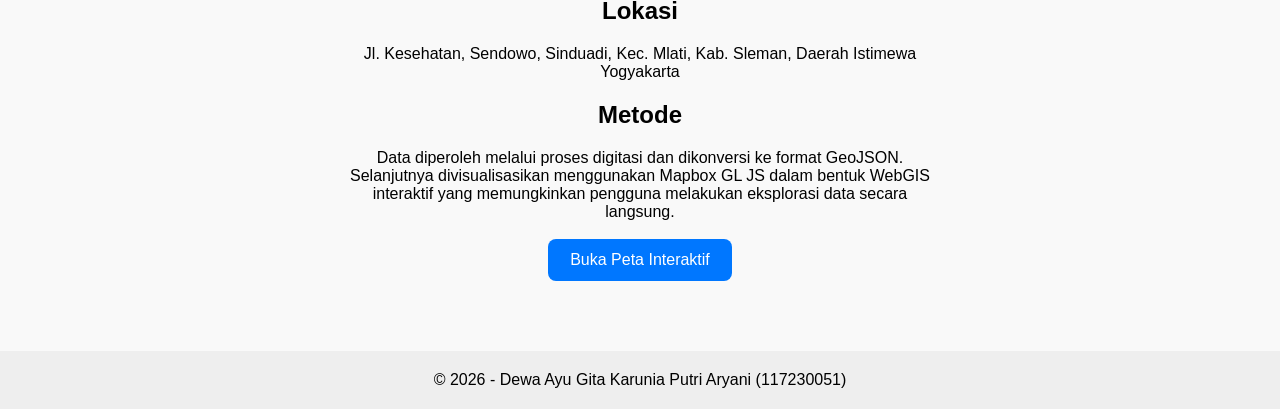
==== commit 481654a8: "Add files via upload" ====
--- a/index.html
+++ b/index.html
@@ -1,1120 +1,240 @@
-<!doctype html>
-<html lang="en">
-    <head>
-        <meta charset="utf-8">
-        <meta http-equiv="X-UA-Compatible" content="IE=edge">
-        <meta name="viewport" content="initial-scale=1,user-scalable=no,maximum-scale=1,width=device-width">
-        <meta name="mobile-web-app-capable" content="yes">
-        <meta name="apple-mobile-web-app-capable" content="yes">
-        <link rel="stylesheet" href="css/leaflet.css">
-        <link rel="stylesheet" href="css/L.Control.Layers.Tree.css">
-        <link rel="stylesheet" href="css/L.Control.Locate.min.css">
-        <link rel="stylesheet" href="css/qgis2web.css">
-        <link rel="stylesheet" href="css/fontawesome-all.min.css">
-        <link rel="stylesheet" href="css/leaflet.photon.css">
-        <link rel="stylesheet" href="css/leaflet-measure.css">
-        <style>
-        html, body, #map {
-            width: 100%;
-            height: 100%;
-            padding: 0;
-            margin: 0;
-        }
-        </style>
-        <title></title>
-    </head>
-    <body>
-        <div id="map">
-        </div>
-        <script src="js/qgis2web_expressions.js"></script>
-        <script src="js/leaflet.js"></script>
-        <script src="js/L.Control.Layers.Tree.min.js"></script>
-        <script src="js/L.Control.Locate.min.js"></script>
-        <script src="js/leaflet.rotatedMarker.js"></script>
-        <script src="js/leaflet.pattern.js"></script>
-        <script src="js/leaflet-hash.js"></script>
-        <script src="js/Autolinker.min.js"></script>
-        <script src="js/rbush.min.js"></script>
-        <script src="js/labelgun.min.js"></script>
-        <script src="js/labels.js"></script>
-        <script src="js/leaflet.photon.js"></script>
-        <script src="js/leaflet-measure.js"></script>
-        <script src="data/yes_1.js"></script>
-        <script src="data/roof_2.js"></script>
-        <script src="data/univ_3.js"></script>
-        <script src="data/rumah_sakit_4.js"></script>
-        <script src="data/residential_5.js"></script>
-        <script src="data/masjid_6.js"></script>
-        <script>
-        var highlightLayer;
-        function highlightFeature(e) {
-            highlightLayer = e.target;
-
-            if (e.target.feature.geometry.type === 'LineString' || e.target.feature.geometry.type === 'MultiLineString') {
-              highlightLayer.setStyle({
-                color: '#ffff00',
-              });
-            } else {
-              highlightLayer.setStyle({
-                fillColor: '#ffff00',
-                fillOpacity: 1
-              });
-            }
-            highlightLayer.openPopup();
-        }
-        var map = L.map('map', {
-            zoomControl:false, maxZoom:28, minZoom:1
-        }).fitBounds([[-7.771693253178138,110.37066292609312],[-7.768579163178138,110.37729455095142]]);
-        var hash = new L.Hash(map);
-        map.attributionControl.setPrefix('<a href="https://github.com/tomchadwin/qgis2web" target="_blank">qgis2web</a> &middot; <a href="https://leafletjs.com" title="A JS library for interactive maps">Leaflet</a> &middot; <a href="https://qgis.org">QGIS</a>');
-        var autolinker = new Autolinker({truncate: {length: 30, location: 'smart'}});
-        // remove popup's row if "visible-with-data"
-        function removeEmptyRowsFromPopupContent(content, feature) {
-         var tempDiv = document.createElement('div');
-         tempDiv.innerHTML = content;
-         var rows = tempDiv.querySelectorAll('tr');
-         for (var i = 0; i < rows.length; i++) {
-             var td = rows[i].querySelector('td.visible-with-data');
-             var key = td ? td.id : '';
-             if (td && td.classList.contains('visible-with-data') && feature.properties[key] == null) {
-                 rows[i].parentNode.removeChild(rows[i]);
-             }
-         }
-         return tempDiv.innerHTML;
-        }
-        // modify popup if contains media
-        function addClassToPopupIfMedia(content, popup) {
-            var tempDiv = document.createElement('div');
-            tempDiv.innerHTML = content;
-            var imgTd = tempDiv.querySelector('td img');
-            if (imgTd) {
-                var src = imgTd.getAttribute('src');
-                if (/\.(jpg|jpeg|png|gif|bmp|webp|avif)$/i.test(src)) {
-                    popup._contentNode.classList.add('media');
-                    setTimeout(function() {
-                        popup.update();
-                    }, 10);
-                } else if (/\.(mp3|wav|ogg|aac)$/i.test(src)) {
-                    var audio = document.createElement('audio');
-                    audio.controls = true;
-                    audio.src = src;
-                    imgTd.parentNode.replaceChild(audio, imgTd);
-                    popup._contentNode.classList.add('media');
-                    setTimeout(function() {
-                        popup.setContent(tempDiv.innerHTML);
-                        popup.update();
-                    }, 10);
-                } else if (/\.(mp4|webm|ogg|mov)$/i.test(src)) {
-                    var video = document.createElement('video');
-                    video.controls = true;
-                    video.src = src;
-                    video.style.width = "400px";
-                    video.style.height = "300px";
-                    video.style.maxHeight = "60vh";
-                    video.style.maxWidth = "60vw";
-                    imgTd.parentNode.replaceChild(video, imgTd);
-                    popup._contentNode.classList.add('media');
-                    // Aggiorna il popup quando il video carica i metadati
-                    video.addEventListener('loadedmetadata', function() {
-                        popup.update();
-                    });
-                    setTimeout(function() {
-                        popup.setContent(tempDiv.innerHTML);
-                        popup.update();
-                    }, 10);
-                } else {
-                    popup._contentNode.classList.remove('media');
-                }
-            } else {
-                popup._contentNode.classList.remove('media');
-            }
-        }
-        var zoomControl = L.control.zoom({
-            position: 'topleft'
-        }).addTo(map);
-        L.control.locate({locateOptions: {maxZoom: 19}}).addTo(map);
-        var measureControl = new L.Control.Measure({
-            position: 'topleft',
-            primaryLengthUnit: 'meters',
-            secondaryLengthUnit: 'kilometers',
-            primaryAreaUnit: 'sqmeters',
-            secondaryAreaUnit: 'hectares'
-        });
-        measureControl.addTo(map);
-        document.getElementsByClassName('leaflet-control-measure-toggle')[0].innerHTML = '';
-        document.getElementsByClassName('leaflet-control-measure-toggle')[0].className += ' fas fa-ruler';
-        var bounds_group = new L.featureGroup([]);
-        function setBounds() {
-            map.setMaxBounds(map.getBounds());
-            map.setMinZoom(map.getZoom());
-        }
-        map.createPane('pane_EsriWorldImagery_0');
-        map.getPane('pane_EsriWorldImagery_0').style.zIndex = 400;
-        var layer_EsriWorldImagery_0 = L.tileLayer('https://services.arcgisonline.com/arcgis/rest/services/World_Imagery/MapServer/tile/{z}/{y}/{x}', {
-            pane: 'pane_EsriWorldImagery_0',
-            opacity: 1.0,
-            attribution: '<a href="https://wiki.openstreetmap.org/wiki/Esri">Terms & Feedback</a>',
-            minZoom: 1,
-            maxZoom: 28,
-            minNativeZoom: 0,
-            maxNativeZoom: 22
-        });
-        layer_EsriWorldImagery_0;
-        map.addLayer(layer_EsriWorldImagery_0);
-        function pop_yes_1(feature, layer) {
-            layer.on({
-                mouseout: function(e) {
-                    for (var i in e.target._eventParents) {
-                        if (typeof e.target._eventParents[i].resetStyle === 'function') {
-                            e.target._eventParents[i].resetStyle(e.target);
-                        }
-                    }
-                    if (typeof layer.closePopup == 'function') {
-                        layer.closePopup();
-                    } else {
-                        layer.eachLayer(function(feature){
-                            feature.closePopup()
-                        });
-                    }
-                },
-                mouseover: highlightFeature,
-            });
-            var popupContent = '<table>\
-                    <tr>\
-                        <td colspan="2">' + (feature.properties['full_id'] !== null ? autolinker.link(String(feature.properties['full_id']).replace(/'/g, '\'').toLocaleString()) : '') + '</td>\
-                    </tr>\
-                    <tr>\
-                        <td colspan="2">' + (feature.properties['osm_id'] !== null ? autolinker.link(String(feature.properties['osm_id']).replace(/'/g, '\'').toLocaleString()) : '') + '</td>\
-                    </tr>\
-                    <tr>\
-                        <td colspan="2">' + (feature.properties['osm_type'] !== null ? autolinker.link(String(feature.properties['osm_type']).replace(/'/g, '\'').toLocaleString()) : '') + '</td>\
-                    </tr>\
-                    <tr>\
-                        <th scope="row">building</th>\
-                        <td class="visible-with-data" id="building">' + (feature.properties['building'] !== null ? autolinker.link(String(feature.properties['building']).replace(/'/g, '\'').toLocaleString()) : '') + '</td>\
-                    </tr>\
-                    <tr>\
-                        <td colspan="2">' + (feature.properties['layer'] !== null ? autolinker.link(String(feature.properties['layer']).replace(/'/g, '\'').toLocaleString()) : '') + '</td>\
-                    </tr>\
-                    <tr>\
-                        <td colspan="2">' + (feature.properties['office'] !== null ? autolinker.link(String(feature.properties['office']).replace(/'/g, '\'').toLocaleString()) : '') + '</td>\
-                    </tr>\
-                    <tr>\
-                        <td colspan="2">' + (feature.properties['website'] !== null ? autolinker.link(String(feature.properties['website']).replace(/'/g, '\'').toLocaleString()) : '') + '</td>\
-                    </tr>\
-                    <tr>\
-                        <td colspan="2">' + (feature.properties['alt_name'] !== null ? autolinker.link(String(feature.properties['alt_name']).replace(/'/g, '\'').toLocaleString()) : '') + '</td>\
-                    </tr>\
-                    <tr>\
-                        <td colspan="2">' + (feature.properties['addr:subdistrict'] !== null ? autolinker.link(String(feature.properties['addr:subdistrict']).replace(/'/g, '\'').toLocaleString()) : '') + '</td>\
-                    </tr>\
-                    <tr>\
-                        <td colspan="2">' + (feature.properties['addr:province'] !== null ? autolinker.link(String(feature.properties['addr:province']).replace(/'/g, '\'').toLocaleString()) : '') + '</td>\
-                    </tr>\
-                    <tr>\
-                        <td colspan="2">' + (feature.properties['addr:neighbourhood'] !== null ? autolinker.link(String(feature.properties['addr:neighbourhood']).replace(/'/g, '\'').toLocaleString()) : '') + '</td>\
-                    </tr>\
-                    <tr>\
-                        <td colspan="2">' + (feature.properties['addr:housenumber'] !== null ? autolinker.link(String(feature.properties['addr:housenumber']).replace(/'/g, '\'').toLocaleString()) : '') + '</td>\
-                    </tr>\
-                    <tr>\
-                        <td colspan="2">' + (feature.properties['addr:district'] !== null ? autolinker.link(String(feature.properties['addr:district']).replace(/'/g, '\'').toLocaleString()) : '') + '</td>\
-                    </tr>\
-                    <tr>\
-                        <td colspan="2">' + (feature.properties['building:walls'] !== null ? autolinker.link(String(feature.properties['building:walls']).replace(/'/g, '\'').toLocaleString()) : '') + '</td>\
-                    </tr>\
-                    <tr>\
-                        <td colspan="2">' + (feature.properties['building:use'] !== null ? autolinker.link(String(feature.properties['building:use']).replace(/'/g, '\'').toLocaleString()) : '') + '</td>\
-                    </tr>\
-                    <tr>\
-                        <td colspan="2">' + (feature.properties['building:structure'] !== null ? autolinker.link(String(feature.properties['building:structure']).replace(/'/g, '\'').toLocaleString()) : '') + '</td>\
-                    </tr>\
-                    <tr>\
-                        <td colspan="2">' + (feature.properties['building:roof'] !== null ? autolinker.link(String(feature.properties['building:roof']).replace(/'/g, '\'').toLocaleString()) : '') + '</td>\
-                    </tr>\
-                    <tr>\
-                        <td colspan="2">' + (feature.properties['building:levels'] !== null ? autolinker.link(String(feature.properties['building:levels']).replace(/'/g, '\'').toLocaleString()) : '') + '</td>\
-                    </tr>\
-                    <tr>\
-                        <td colspan="2">' + (feature.properties['wikidata'] !== null ? autolinker.link(String(feature.properties['wikidata']).replace(/'/g, '\'').toLocaleString()) : '') + '</td>\
-                    </tr>\
-                    <tr>\
-                        <td colspan="2">' + (feature.properties['wheelchair'] !== null ? autolinker.link(String(feature.properties['wheelchair']).replace(/'/g, '\'').toLocaleString()) : '') + '</td>\
-                    </tr>\
-                    <tr>\
-                        <td colspan="2">' + (feature.properties['tactile_paving'] !== null ? autolinker.link(String(feature.properties['tactile_paving']).replace(/'/g, '\'').toLocaleString()) : '') + '</td>\
-                    </tr>\
-                    <tr>\
-                        <td colspan="2">' + (feature.properties['operator:type'] !== null ? autolinker.link(String(feature.properties['operator:type']).replace(/'/g, '\'').toLocaleString()) : '') + '</td>\
-                    </tr>\
-                    <tr>\
-                        <td colspan="2">' + (feature.properties['operator'] !== null ? autolinker.link(String(feature.properties['operator']).replace(/'/g, '\'').toLocaleString()) : '') + '</td>\
-                    </tr>\
-                    <tr>\
-                        <td colspan="2">' + (feature.properties['opening_hours'] !== null ? autolinker.link(String(feature.properties['opening_hours']).replace(/'/g, '\'').toLocaleString()) : '') + '</td>\
-                    </tr>\
-                    <tr>\
-                        <td colspan="2">' + (feature.properties['name'] !== null ? autolinker.link(String(feature.properties['name']).replace(/'/g, '\'').toLocaleString()) : '') + '</td>\
-                    </tr>\
-                    <tr>\
-                        <td colspan="2">' + (feature.properties['internet_access:fee'] !== null ? autolinker.link(String(feature.properties['internet_access:fee']).replace(/'/g, '\'').toLocaleString()) : '') + '</td>\
-                    </tr>\
-                    <tr>\
-                        <td colspan="2">' + (feature.properties['internet_access'] !== null ? autolinker.link(String(feature.properties['internet_access']).replace(/'/g, '\'').toLocaleString()) : '') + '</td>\
-                    </tr>\
-                    <tr>\
-                        <td colspan="2">' + (feature.properties['amenity'] !== null ? autolinker.link(String(feature.properties['amenity']).replace(/'/g, '\'').toLocaleString()) : '') + '</td>\
-                    </tr>\
-                    <tr>\
-                        <td colspan="2">' + (feature.properties['addr:street'] !== null ? autolinker.link(String(feature.properties['addr:street']).replace(/'/g, '\'').toLocaleString()) : '') + '</td>\
-                    </tr>\
-                    <tr>\
-                        <td colspan="2">' + (feature.properties['addr:postcode'] !== null ? autolinker.link(String(feature.properties['addr:postcode']).replace(/'/g, '\'').toLocaleString()) : '') + '</td>\
-                    </tr>\
-                    <tr>\
-                        <td colspan="2">' + (feature.properties['addr:city'] !== null ? autolinker.link(String(feature.properties['addr:city']).replace(/'/g, '\'').toLocaleString()) : '') + '</td>\
-                    </tr>\
-                </table>';
-            var content = removeEmptyRowsFromPopupContent(popupContent, feature);
-			layer.on('popupopen', function(e) {
-				addClassToPopupIfMedia(content, e.popup);
-			});
-			layer.bindPopup(content, { maxHeight: 400 });
-        }
-
-        function style_yes_1_0() {
-            return {
-                pane: 'pane_yes_1',
-                opacity: 1,
-                color: 'rgba(35,35,35,1.0)',
-                dashArray: '',
-                lineCap: 'butt',
-                lineJoin: 'miter',
-                weight: 1.0, 
-                fill: true,
-                fillOpacity: 1,
-                fillColor: 'rgba(145,82,45,1.0)',
-                interactive: true,
-            }
-        }
-        map.createPane('pane_yes_1');
-        map.getPane('pane_yes_1').style.zIndex = 401;
-        map.getPane('pane_yes_1').style['mix-blend-mode'] = 'normal';
-        var layer_yes_1 = new L.geoJson(json_yes_1, {
-            attribution: '',
-            interactive: true,
-            dataVar: 'json_yes_1',
-            layerName: 'layer_yes_1',
-            pane: 'pane_yes_1',
-            onEachFeature: pop_yes_1,
-            style: style_yes_1_0,
-        });
-        bounds_group.addLayer(layer_yes_1);
-        map.addLayer(layer_yes_1);
-        function pop_roof_2(feature, layer) {
-            layer.on({
-                mouseout: function(e) {
-                    for (var i in e.target._eventParents) {
-                        if (typeof e.target._eventParents[i].resetStyle === 'function') {
-                            e.target._eventParents[i].resetStyle(e.target);
-                        }
-                    }
-                    if (typeof layer.closePopup == 'function') {
-                        layer.closePopup();
-                    } else {
-                        layer.eachLayer(function(feature){
-                            feature.closePopup()
-                        });
-                    }
-                },
-                mouseover: highlightFeature,
-            });
-            var popupContent = '<table>\
-                    <tr>\
-                        <td colspan="2">' + (feature.properties['full_id'] !== null ? autolinker.link(String(feature.properties['full_id']).replace(/'/g, '\'').toLocaleString()) : '') + '</td>\
-                    </tr>\
-                    <tr>\
-                        <td colspan="2">' + (feature.properties['osm_id'] !== null ? autolinker.link(String(feature.properties['osm_id']).replace(/'/g, '\'').toLocaleString()) : '') + '</td>\
-                    </tr>\
-                    <tr>\
-                        <td colspan="2">' + (feature.properties['osm_type'] !== null ? autolinker.link(String(feature.properties['osm_type']).replace(/'/g, '\'').toLocaleString()) : '') + '</td>\
-                    </tr>\
-                    <tr>\
-                        <th scope="row">building</th>\
-                        <td class="visible-with-data" id="building">' + (feature.properties['building'] !== null ? autolinker.link(String(feature.properties['building']).replace(/'/g, '\'').toLocaleString()) : '') + '</td>\
-                    </tr>\
-                    <tr>\
-                        <td colspan="2">' + (feature.properties['layer'] !== null ? autolinker.link(String(feature.properties['layer']).replace(/'/g, '\'').toLocaleString()) : '') + '</td>\
-                    </tr>\
-                    <tr>\
-                        <td colspan="2">' + (feature.properties['office'] !== null ? autolinker.link(String(feature.properties['office']).replace(/'/g, '\'').toLocaleString()) : '') + '</td>\
-                    </tr>\
-                    <tr>\
-                        <td colspan="2">' + (feature.properties['website'] !== null ? autolinker.link(String(feature.properties['website']).replace(/'/g, '\'').toLocaleString()) : '') + '</td>\
-                    </tr>\
-                    <tr>\
-                        <td colspan="2">' + (feature.properties['alt_name'] !== null ? autolinker.link(String(feature.properties['alt_name']).replace(/'/g, '\'').toLocaleString()) : '') + '</td>\
-                    </tr>\
-                    <tr>\
-                        <td colspan="2">' + (feature.properties['addr:subdistrict'] !== null ? autolinker.link(String(feature.properties['addr:subdistrict']).replace(/'/g, '\'').toLocaleString()) : '') + '</td>\
-                    </tr>\
-                    <tr>\
-                        <td colspan="2">' + (feature.properties['addr:province'] !== null ? autolinker.link(String(feature.properties['addr:province']).replace(/'/g, '\'').toLocaleString()) : '') + '</td>\
-                    </tr>\
-                    <tr>\
-                        <td colspan="2">' + (feature.properties['addr:neighbourhood'] !== null ? autolinker.link(String(feature.properties['addr:neighbourhood']).replace(/'/g, '\'').toLocaleString()) : '') + '</td>\
-                    </tr>\
-                    <tr>\
-                        <td colspan="2">' + (feature.properties['addr:housenumber'] !== null ? autolinker.link(String(feature.properties['addr:housenumber']).replace(/'/g, '\'').toLocaleString()) : '') + '</td>\
-                    </tr>\
-                    <tr>\
-                        <td colspan="2">' + (feature.properties['addr:district'] !== null ? autolinker.link(String(feature.properties['addr:district']).replace(/'/g, '\'').toLocaleString()) : '') + '</td>\
-                    </tr>\
-                    <tr>\
-                        <td colspan="2">' + (feature.properties['building:walls'] !== null ? autolinker.link(String(feature.properties['building:walls']).replace(/'/g, '\'').toLocaleString()) : '') + '</td>\
-                    </tr>\
-                    <tr>\
-                        <td colspan="2">' + (feature.properties['building:use'] !== null ? autolinker.link(String(feature.properties['building:use']).replace(/'/g, '\'').toLocaleString()) : '') + '</td>\
-                    </tr>\
-                    <tr>\
-                        <td colspan="2">' + (feature.properties['building:structure'] !== null ? autolinker.link(String(feature.properties['building:structure']).replace(/'/g, '\'').toLocaleString()) : '') + '</td>\
-                    </tr>\
-                    <tr>\
-                        <td colspan="2">' + (feature.properties['building:roof'] !== null ? autolinker.link(String(feature.properties['building:roof']).replace(/'/g, '\'').toLocaleString()) : '') + '</td>\
-                    </tr>\
-                    <tr>\
-                        <td colspan="2">' + (feature.properties['building:levels'] !== null ? autolinker.link(String(feature.properties['building:levels']).replace(/'/g, '\'').toLocaleString()) : '') + '</td>\
-                    </tr>\
-                    <tr>\
-                        <td colspan="2">' + (feature.properties['wikidata'] !== null ? autolinker.link(String(feature.properties['wikidata']).replace(/'/g, '\'').toLocaleString()) : '') + '</td>\
-                    </tr>\
-                    <tr>\
-                        <td colspan="2">' + (feature.properties['wheelchair'] !== null ? autolinker.link(String(feature.properties['wheelchair']).replace(/'/g, '\'').toLocaleString()) : '') + '</td>\
-                    </tr>\
-                    <tr>\
-                        <td colspan="2">' + (feature.properties['tactile_paving'] !== null ? autolinker.link(String(feature.properties['tactile_paving']).replace(/'/g, '\'').toLocaleString()) : '') + '</td>\
-                    </tr>\
-                    <tr>\
-                        <td colspan="2">' + (feature.properties['operator:type'] !== null ? autolinker.link(String(feature.properties['operator:type']).replace(/'/g, '\'').toLocaleString()) : '') + '</td>\
-                    </tr>\
-                    <tr>\
-                        <td colspan="2">' + (feature.properties['operator'] !== null ? autolinker.link(String(feature.properties['operator']).replace(/'/g, '\'').toLocaleString()) : '') + '</td>\
-                    </tr>\
-                    <tr>\
-                        <td colspan="2">' + (feature.properties['opening_hours'] !== null ? autolinker.link(String(feature.properties['opening_hours']).replace(/'/g, '\'').toLocaleString()) : '') + '</td>\
-                    </tr>\
-                    <tr>\
-                        <td colspan="2">' + (feature.properties['name'] !== null ? autolinker.link(String(feature.properties['name']).replace(/'/g, '\'').toLocaleString()) : '') + '</td>\
-                    </tr>\
-                    <tr>\
-                        <td colspan="2">' + (feature.properties['internet_access:fee'] !== null ? autolinker.link(String(feature.properties['internet_access:fee']).replace(/'/g, '\'').toLocaleString()) : '') + '</td>\
-                    </tr>\
-                    <tr>\
-                        <td colspan="2">' + (feature.properties['internet_access'] !== null ? autolinker.link(String(feature.properties['internet_access']).replace(/'/g, '\'').toLocaleString()) : '') + '</td>\
-                    </tr>\
-                    <tr>\
-                        <td colspan="2">' + (feature.properties['amenity'] !== null ? autolinker.link(String(feature.properties['amenity']).replace(/'/g, '\'').toLocaleString()) : '') + '</td>\
-                    </tr>\
-                    <tr>\
-                        <td colspan="2">' + (feature.properties['addr:street'] !== null ? autolinker.link(String(feature.properties['addr:street']).replace(/'/g, '\'').toLocaleString()) : '') + '</td>\
-                    </tr>\
-                    <tr>\
-                        <td colspan="2">' + (feature.properties['addr:postcode'] !== null ? autolinker.link(String(feature.properties['addr:postcode']).replace(/'/g, '\'').toLocaleString()) : '') + '</td>\
-                    </tr>\
-                    <tr>\
-                        <td colspan="2">' + (feature.properties['addr:city'] !== null ? autolinker.link(String(feature.properties['addr:city']).replace(/'/g, '\'').toLocaleString()) : '') + '</td>\
-                    </tr>\
-                </table>';
-            var content = removeEmptyRowsFromPopupContent(popupContent, feature);
-			layer.on('popupopen', function(e) {
-				addClassToPopupIfMedia(content, e.popup);
-			});
-			layer.bindPopup(content, { maxHeight: 400 });
-        }
-
-        function style_roof_2_0() {
-            return {
-                pane: 'pane_roof_2',
-                opacity: 1,
-                color: 'rgba(35,35,35,1.0)',
-                dashArray: '',
-                lineCap: 'butt',
-                lineJoin: 'miter',
-                weight: 1.0, 
-                fill: true,
-                fillOpacity: 1,
-                fillColor: 'rgba(133,182,111,1.0)',
-                interactive: true,
-            }
-        }
-        map.createPane('pane_roof_2');
-        map.getPane('pane_roof_2').style.zIndex = 402;
-        map.getPane('pane_roof_2').style['mix-blend-mode'] = 'normal';
-        var layer_roof_2 = new L.geoJson(json_roof_2, {
-            attribution: '',
-            interactive: true,
-            dataVar: 'json_roof_2',
-            layerName: 'layer_roof_2',
-            pane: 'pane_roof_2',
-            onEachFeature: pop_roof_2,
-            style: style_roof_2_0,
-        });
-        bounds_group.addLayer(layer_roof_2);
-        map.addLayer(layer_roof_2);
-        function pop_univ_3(feature, layer) {
-            layer.on({
-                mouseout: function(e) {
-                    for (var i in e.target._eventParents) {
-                        if (typeof e.target._eventParents[i].resetStyle === 'function') {
-                            e.target._eventParents[i].resetStyle(e.target);
-                        }
-                    }
-                    if (typeof layer.closePopup == 'function') {
-                        layer.closePopup();
-                    } else {
-                        layer.eachLayer(function(feature){
-                            feature.closePopup()
-                        });
-                    }
-                },
-                mouseover: highlightFeature,
-            });
-            var popupContent = '<table>\
-                    <tr>\
-                        <td colspan="2">' + (feature.properties['full_id'] !== null ? autolinker.link(String(feature.properties['full_id']).replace(/'/g, '\'').toLocaleString()) : '') + '</td>\
-                    </tr>\
-                    <tr>\
-                        <td colspan="2">' + (feature.properties['osm_id'] !== null ? autolinker.link(String(feature.properties['osm_id']).replace(/'/g, '\'').toLocaleString()) : '') + '</td>\
-                    </tr>\
-                    <tr>\
-                        <td colspan="2">' + (feature.properties['osm_type'] !== null ? autolinker.link(String(feature.properties['osm_type']).replace(/'/g, '\'').toLocaleString()) : '') + '</td>\
-                    </tr>\
-                    <tr>\
-                        <th scope="row">building</th>\
-                        <td class="visible-with-data" id="building">' + (feature.properties['building'] !== null ? autolinker.link(String(feature.properties['building']).replace(/'/g, '\'').toLocaleString()) : '') + '</td>\
-                    </tr>\
-                    <tr>\
-                        <td colspan="2">' + (feature.properties['layer'] !== null ? autolinker.link(String(feature.properties['layer']).replace(/'/g, '\'').toLocaleString()) : '') + '</td>\
-                    </tr>\
-                    <tr>\
-                        <td colspan="2">' + (feature.properties['office'] !== null ? autolinker.link(String(feature.properties['office']).replace(/'/g, '\'').toLocaleString()) : '') + '</td>\
-                    </tr>\
-                    <tr>\
-                        <td colspan="2">' + (feature.properties['website'] !== null ? autolinker.link(String(feature.properties['website']).replace(/'/g, '\'').toLocaleString()) : '') + '</td>\
-                    </tr>\
-                    <tr>\
-                        <td colspan="2">' + (feature.properties['alt_name'] !== null ? autolinker.link(String(feature.properties['alt_name']).replace(/'/g, '\'').toLocaleString()) : '') + '</td>\
-                    </tr>\
-                    <tr>\
-                        <td colspan="2">' + (feature.properties['addr:subdistrict'] !== null ? autolinker.link(String(feature.properties['addr:subdistrict']).replace(/'/g, '\'').toLocaleString()) : '') + '</td>\
-                    </tr>\
-                    <tr>\
-                        <td colspan="2">' + (feature.properties['addr:province'] !== null ? autolinker.link(String(feature.properties['addr:province']).replace(/'/g, '\'').toLocaleString()) : '') + '</td>\
-                    </tr>\
-                    <tr>\
-                        <td colspan="2">' + (feature.properties['addr:neighbourhood'] !== null ? autolinker.link(String(feature.properties['addr:neighbourhood']).replace(/'/g, '\'').toLocaleString()) : '') + '</td>\
-                    </tr>\
-                    <tr>\
-                        <td colspan="2">' + (feature.properties['addr:housenumber'] !== null ? autolinker.link(String(feature.properties['addr:housenumber']).replace(/'/g, '\'').toLocaleString()) : '') + '</td>\
-                    </tr>\
-                    <tr>\
-                        <td colspan="2">' + (feature.properties['addr:district'] !== null ? autolinker.link(String(feature.properties['addr:district']).replace(/'/g, '\'').toLocaleString()) : '') + '</td>\
-                    </tr>\
-                    <tr>\
-                        <td colspan="2">' + (feature.properties['building:walls'] !== null ? autolinker.link(String(feature.properties['building:walls']).replace(/'/g, '\'').toLocaleString()) : '') + '</td>\
-                    </tr>\
-                    <tr>\
-                        <td colspan="2">' + (feature.properties['building:use'] !== null ? autolinker.link(String(feature.properties['building:use']).replace(/'/g, '\'').toLocaleString()) : '') + '</td>\
-                    </tr>\
-                    <tr>\
-                        <td colspan="2">' + (feature.properties['building:structure'] !== null ? autolinker.link(String(feature.properties['building:structure']).replace(/'/g, '\'').toLocaleString()) : '') + '</td>\
-                    </tr>\
-                    <tr>\
-                        <td colspan="2">' + (feature.properties['building:roof'] !== null ? autolinker.link(String(feature.properties['building:roof']).replace(/'/g, '\'').toLocaleString()) : '') + '</td>\
-                    </tr>\
-                    <tr>\
-                        <td colspan="2">' + (feature.properties['building:levels'] !== null ? autolinker.link(String(feature.properties['building:levels']).replace(/'/g, '\'').toLocaleString()) : '') + '</td>\
-                    </tr>\
-                    <tr>\
-                        <td colspan="2">' + (feature.properties['wikidata'] !== null ? autolinker.link(String(feature.properties['wikidata']).replace(/'/g, '\'').toLocaleString()) : '') + '</td>\
-                    </tr>\
-                    <tr>\
-                        <td colspan="2">' + (feature.properties['wheelchair'] !== null ? autolinker.link(String(feature.properties['wheelchair']).replace(/'/g, '\'').toLocaleString()) : '') + '</td>\
-                    </tr>\
-                    <tr>\
-                        <td colspan="2">' + (feature.properties['tactile_paving'] !== null ? autolinker.link(String(feature.properties['tactile_paving']).replace(/'/g, '\'').toLocaleString()) : '') + '</td>\
-                    </tr>\
-                    <tr>\
-                        <td colspan="2">' + (feature.properties['operator:type'] !== null ? autolinker.link(String(feature.properties['operator:type']).replace(/'/g, '\'').toLocaleString()) : '') + '</td>\
-                    </tr>\
-                    <tr>\
-                        <td colspan="2">' + (feature.properties['operator'] !== null ? autolinker.link(String(feature.properties['operator']).replace(/'/g, '\'').toLocaleString()) : '') + '</td>\
-                    </tr>\
-                    <tr>\
-                        <td colspan="2">' + (feature.properties['opening_hours'] !== null ? autolinker.link(String(feature.properties['opening_hours']).replace(/'/g, '\'').toLocaleString()) : '') + '</td>\
-                    </tr>\
-                    <tr>\
-                        <td colspan="2">' + (feature.properties['name'] !== null ? autolinker.link(String(feature.properties['name']).replace(/'/g, '\'').toLocaleString()) : '') + '</td>\
-                    </tr>\
-                    <tr>\
-                        <td colspan="2">' + (feature.properties['internet_access:fee'] !== null ? autolinker.link(String(feature.properties['internet_access:fee']).replace(/'/g, '\'').toLocaleString()) : '') + '</td>\
-                    </tr>\
-                    <tr>\
-                        <td colspan="2">' + (feature.properties['internet_access'] !== null ? autolinker.link(String(feature.properties['internet_access']).replace(/'/g, '\'').toLocaleString()) : '') + '</td>\
-                    </tr>\
-                    <tr>\
-                        <td colspan="2">' + (feature.properties['amenity'] !== null ? autolinker.link(String(feature.properties['amenity']).replace(/'/g, '\'').toLocaleString()) : '') + '</td>\
-                    </tr>\
-                    <tr>\
-                        <td colspan="2">' + (feature.properties['addr:street'] !== null ? autolinker.link(String(feature.properties['addr:street']).replace(/'/g, '\'').toLocaleString()) : '') + '</td>\
-                    </tr>\
-                    <tr>\
-                        <td colspan="2">' + (feature.properties['addr:postcode'] !== null ? autolinker.link(String(feature.properties['addr:postcode']).replace(/'/g, '\'').toLocaleString()) : '') + '</td>\
-                    </tr>\
-                    <tr>\
-                        <td colspan="2">' + (feature.properties['addr:city'] !== null ? autolinker.link(String(feature.properties['addr:city']).replace(/'/g, '\'').toLocaleString()) : '') + '</td>\
-                    </tr>\
-                </table>';
-            var content = removeEmptyRowsFromPopupContent(popupContent, feature);
-			layer.on('popupopen', function(e) {
-				addClassToPopupIfMedia(content, e.popup);
-			});
-			layer.bindPopup(content, { maxHeight: 400 });
-        }
-
-        function style_univ_3_0() {
-            return {
-                pane: 'pane_univ_3',
-                opacity: 1,
-                color: 'rgba(35,35,35,1.0)',
-                dashArray: '',
-                lineCap: 'butt',
-                lineJoin: 'miter',
-                weight: 1.0, 
-                fill: true,
-                fillOpacity: 1,
-                fillColor: 'rgba(213,180,60,1.0)',
-                interactive: true,
-            }
-        }
-        map.createPane('pane_univ_3');
-        map.getPane('pane_univ_3').style.zIndex = 403;
-        map.getPane('pane_univ_3').style['mix-blend-mode'] = 'normal';
-        var layer_univ_3 = new L.geoJson(json_univ_3, {
-            attribution: '',
-            interactive: true,
-            dataVar: 'json_univ_3',
-            layerName: 'layer_univ_3',
-            pane: 'pane_univ_3',
-            onEachFeature: pop_univ_3,
-            style: style_univ_3_0,
-        });
-        bounds_group.addLayer(layer_univ_3);
-        map.addLayer(layer_univ_3);
-        function pop_rumah_sakit_4(feature, layer) {
-            layer.on({
-                mouseout: function(e) {
-                    for (var i in e.target._eventParents) {
-                        if (typeof e.target._eventParents[i].resetStyle === 'function') {
-                            e.target._eventParents[i].resetStyle(e.target);
-                        }
-                    }
-                    if (typeof layer.closePopup == 'function') {
-                        layer.closePopup();
-                    } else {
-                        layer.eachLayer(function(feature){
-                            feature.closePopup()
-                        });
-                    }
-                },
-                mouseover: highlightFeature,
-            });
-            var popupContent = '<table>\
-                    <tr>\
-                        <td colspan="2">' + (feature.properties['full_id'] !== null ? autolinker.link(String(feature.properties['full_id']).replace(/'/g, '\'').toLocaleString()) : '') + '</td>\
-                    </tr>\
-                    <tr>\
-                        <td colspan="2">' + (feature.properties['osm_id'] !== null ? autolinker.link(String(feature.properties['osm_id']).replace(/'/g, '\'').toLocaleString()) : '') + '</td>\
-                    </tr>\
-                    <tr>\
-                        <td colspan="2">' + (feature.properties['osm_type'] !== null ? autolinker.link(String(feature.properties['osm_type']).replace(/'/g, '\'').toLocaleString()) : '') + '</td>\
-                    </tr>\
-                    <tr>\
-                        <th scope="row">building</th>\
-                        <td class="visible-with-data" id="building">' + (feature.properties['building'] !== null ? autolinker.link(String(feature.properties['building']).replace(/'/g, '\'').toLocaleString()) : '') + '</td>\
-                    </tr>\
-                    <tr>\
-                        <td colspan="2">' + (feature.properties['layer'] !== null ? autolinker.link(String(feature.properties['layer']).replace(/'/g, '\'').toLocaleString()) : '') + '</td>\
-                    </tr>\
-                    <tr>\
-                        <td colspan="2">' + (feature.properties['office'] !== null ? autolinker.link(String(feature.properties['office']).replace(/'/g, '\'').toLocaleString()) : '') + '</td>\
-                    </tr>\
-                    <tr>\
-                        <td colspan="2">' + (feature.properties['website'] !== null ? autolinker.link(String(feature.properties['website']).replace(/'/g, '\'').toLocaleString()) : '') + '</td>\
-                    </tr>\
-                    <tr>\
-                        <td colspan="2">' + (feature.properties['alt_name'] !== null ? autolinker.link(String(feature.properties['alt_name']).replace(/'/g, '\'').toLocaleString()) : '') + '</td>\
-                    </tr>\
-                    <tr>\
-                        <td colspan="2">' + (feature.properties['addr:subdistrict'] !== null ? autolinker.link(String(feature.properties['addr:subdistrict']).replace(/'/g, '\'').toLocaleString()) : '') + '</td>\
-                    </tr>\
-                    <tr>\
-                        <td colspan="2">' + (feature.properties['addr:province'] !== null ? autolinker.link(String(feature.properties['addr:province']).replace(/'/g, '\'').toLocaleString()) : '') + '</td>\
-                    </tr>\
-                    <tr>\
-                        <td colspan="2">' + (feature.properties['addr:neighbourhood'] !== null ? autolinker.link(String(feature.properties['addr:neighbourhood']).replace(/'/g, '\'').toLocaleString()) : '') + '</td>\
-                    </tr>\
-                    <tr>\
-                        <td colspan="2">' + (feature.properties['addr:housenumber'] !== null ? autolinker.link(String(feature.properties['addr:housenumber']).replace(/'/g, '\'').toLocaleString()) : '') + '</td>\
-                    </tr>\
-                    <tr>\
-                        <td colspan="2">' + (feature.properties['addr:district'] !== null ? autolinker.link(String(feature.properties['addr:district']).replace(/'/g, '\'').toLocaleString()) : '') + '</td>\
-                    </tr>\
-                    <tr>\
-                        <td colspan="2">' + (feature.properties['building:walls'] !== null ? autolinker.link(String(feature.properties['building:walls']).replace(/'/g, '\'').toLocaleString()) : '') + '</td>\
-                    </tr>\
-                    <tr>\
-                        <td colspan="2">' + (feature.properties['building:use'] !== null ? autolinker.link(String(feature.properties['building:use']).replace(/'/g, '\'').toLocaleString()) : '') + '</td>\
-                    </tr>\
-                    <tr>\
-                        <td colspan="2">' + (feature.properties['building:structure'] !== null ? autolinker.link(String(feature.properties['building:structure']).replace(/'/g, '\'').toLocaleString()) : '') + '</td>\
-                    </tr>\
-                    <tr>\
-                        <td colspan="2">' + (feature.properties['building:roof'] !== null ? autolinker.link(String(feature.properties['building:roof']).replace(/'/g, '\'').toLocaleString()) : '') + '</td>\
-                    </tr>\
-                    <tr>\
-                        <td colspan="2">' + (feature.properties['building:levels'] !== null ? autolinker.link(String(feature.properties['building:levels']).replace(/'/g, '\'').toLocaleString()) : '') + '</td>\
-                    </tr>\
-                    <tr>\
-                        <td colspan="2">' + (feature.properties['wikidata'] !== null ? autolinker.link(String(feature.properties['wikidata']).replace(/'/g, '\'').toLocaleString()) : '') + '</td>\
-                    </tr>\
-                    <tr>\
-                        <td colspan="2">' + (feature.properties['wheelchair'] !== null ? autolinker.link(String(feature.properties['wheelchair']).replace(/'/g, '\'').toLocaleString()) : '') + '</td>\
-                    </tr>\
-                    <tr>\
-                        <td colspan="2">' + (feature.properties['tactile_paving'] !== null ? autolinker.link(String(feature.properties['tactile_paving']).replace(/'/g, '\'').toLocaleString()) : '') + '</td>\
-                    </tr>\
-                    <tr>\
-                        <td colspan="2">' + (feature.properties['operator:type'] !== null ? autolinker.link(String(feature.properties['operator:type']).replace(/'/g, '\'').toLocaleString()) : '') + '</td>\
-                    </tr>\
-                    <tr>\
-                        <td colspan="2">' + (feature.properties['operator'] !== null ? autolinker.link(String(feature.properties['operator']).replace(/'/g, '\'').toLocaleString()) : '') + '</td>\
-                    </tr>\
-                    <tr>\
-                        <td colspan="2">' + (feature.properties['opening_hours'] !== null ? autolinker.link(String(feature.properties['opening_hours']).replace(/'/g, '\'').toLocaleString()) : '') + '</td>\
-                    </tr>\
-                    <tr>\
-                        <td colspan="2">' + (feature.properties['name'] !== null ? autolinker.link(String(feature.properties['name']).replace(/'/g, '\'').toLocaleString()) : '') + '</td>\
-                    </tr>\
-                    <tr>\
-                        <td colspan="2">' + (feature.properties['internet_access:fee'] !== null ? autolinker.link(String(feature.properties['internet_access:fee']).replace(/'/g, '\'').toLocaleString()) : '') + '</td>\
-                    </tr>\
-                    <tr>\
-                        <td colspan="2">' + (feature.properties['internet_access'] !== null ? autolinker.link(String(feature.properties['internet_access']).replace(/'/g, '\'').toLocaleString()) : '') + '</td>\
-                    </tr>\
-                    <tr>\
-                        <td colspan="2">' + (feature.properties['amenity'] !== null ? autolinker.link(String(feature.properties['amenity']).replace(/'/g, '\'').toLocaleString()) : '') + '</td>\
-                    </tr>\
-                    <tr>\
-                        <td colspan="2">' + (feature.properties['addr:street'] !== null ? autolinker.link(String(feature.properties['addr:street']).replace(/'/g, '\'').toLocaleString()) : '') + '</td>\
-                    </tr>\
-                    <tr>\
-                        <td colspan="2">' + (feature.properties['addr:postcode'] !== null ? autolinker.link(String(feature.properties['addr:postcode']).replace(/'/g, '\'').toLocaleString()) : '') + '</td>\
-                    </tr>\
-                    <tr>\
-                        <td colspan="2">' + (feature.properties['addr:city'] !== null ? autolinker.link(String(feature.properties['addr:city']).replace(/'/g, '\'').toLocaleString()) : '') + '</td>\
-                    </tr>\
-                </table>';
-            var content = removeEmptyRowsFromPopupContent(popupContent, feature);
-			layer.on('popupopen', function(e) {
-				addClassToPopupIfMedia(content, e.popup);
-			});
-			layer.bindPopup(content, { maxHeight: 400 });
-        }
-
-        function style_rumah_sakit_4_0() {
-            return {
-                pane: 'pane_rumah_sakit_4',
-                opacity: 1,
-                color: 'rgba(35,35,35,1.0)',
-                dashArray: '',
-                lineCap: 'butt',
-                lineJoin: 'miter',
-                weight: 1.0, 
-                fill: true,
-                fillOpacity: 1,
-                fillColor: 'rgba(243,166,178,1.0)',
-                interactive: true,
-            }
-        }
-        map.createPane('pane_rumah_sakit_4');
-        map.getPane('pane_rumah_sakit_4').style.zIndex = 404;
-        map.getPane('pane_rumah_sakit_4').style['mix-blend-mode'] = 'normal';
-        var layer_rumah_sakit_4 = new L.geoJson(json_rumah_sakit_4, {
-            attribution: '',
-            interactive: true,
-            dataVar: 'json_rumah_sakit_4',
-            layerName: 'layer_rumah_sakit_4',
-            pane: 'pane_rumah_sakit_4',
-            onEachFeature: pop_rumah_sakit_4,
-            style: style_rumah_sakit_4_0,
-        });
-        bounds_group.addLayer(layer_rumah_sakit_4);
-        map.addLayer(layer_rumah_sakit_4);
-        function pop_residential_5(feature, layer) {
-            layer.on({
-                mouseout: function(e) {
-                    for (var i in e.target._eventParents) {
-                        if (typeof e.target._eventParents[i].resetStyle === 'function') {
-                            e.target._eventParents[i].resetStyle(e.target);
-                        }
-                    }
-                    if (typeof layer.closePopup == 'function') {
-                        layer.closePopup();
-                    } else {
-                        layer.eachLayer(function(feature){
-                            feature.closePopup()
-                        });
-                    }
-                },
-                mouseover: highlightFeature,
-            });
-            var popupContent = '<table>\
-                    <tr>\
-                        <td colspan="2">' + (feature.properties['full_id'] !== null ? autolinker.link(String(feature.properties['full_id']).replace(/'/g, '\'').toLocaleString()) : '') + '</td>\
-                    </tr>\
-                    <tr>\
-                        <td colspan="2">' + (feature.properties['osm_id'] !== null ? autolinker.link(String(feature.properties['osm_id']).replace(/'/g, '\'').toLocaleString()) : '') + '</td>\
-                    </tr>\
-                    <tr>\
-                        <td colspan="2">' + (feature.properties['osm_type'] !== null ? autolinker.link(String(feature.properties['osm_type']).replace(/'/g, '\'').toLocaleString()) : '') + '</td>\
-                    </tr>\
-                    <tr>\
-                        <th scope="row">building</th>\
-                        <td class="visible-with-data" id="building">' + (feature.properties['building'] !== null ? autolinker.link(String(feature.properties['building']).replace(/'/g, '\'').toLocaleString()) : '') + '</td>\
-                    </tr>\
-                    <tr>\
-                        <td colspan="2">' + (feature.properties['layer'] !== null ? autolinker.link(String(feature.properties['layer']).replace(/'/g, '\'').toLocaleString()) : '') + '</td>\
-                    </tr>\
-                    <tr>\
-                        <td colspan="2">' + (feature.properties['office'] !== null ? autolinker.link(String(feature.properties['office']).replace(/'/g, '\'').toLocaleString()) : '') + '</td>\
-                    </tr>\
-                    <tr>\
-                        <td colspan="2">' + (feature.properties['website'] !== null ? autolinker.link(String(feature.properties['website']).replace(/'/g, '\'').toLocaleString()) : '') + '</td>\
-                    </tr>\
-                    <tr>\
-                        <td colspan="2">' + (feature.properties['alt_name'] !== null ? autolinker.link(String(feature.properties['alt_name']).replace(/'/g, '\'').toLocaleString()) : '') + '</td>\
-                    </tr>\
-                    <tr>\
-                        <td colspan="2">' + (feature.properties['addr:subdistrict'] !== null ? autolinker.link(String(feature.properties['addr:subdistrict']).replace(/'/g, '\'').toLocaleString()) : '') + '</td>\
-                    </tr>\
-                    <tr>\
-                        <td colspan="2">' + (feature.properties['addr:province'] !== null ? autolinker.link(String(feature.properties['addr:province']).replace(/'/g, '\'').toLocaleString()) : '') + '</td>\
-                    </tr>\
-                    <tr>\
-                        <td colspan="2">' + (feature.properties['addr:neighbourhood'] !== null ? autolinker.link(String(feature.properties['addr:neighbourhood']).replace(/'/g, '\'').toLocaleString()) : '') + '</td>\
-                    </tr>\
-                    <tr>\
-                        <td colspan="2">' + (feature.properties['addr:housenumber'] !== null ? autolinker.link(String(feature.properties['addr:housenumber']).replace(/'/g, '\'').toLocaleString()) : '') + '</td>\
-                    </tr>\
-                    <tr>\
-                        <td colspan="2">' + (feature.properties['addr:district'] !== null ? autolinker.link(String(feature.properties['addr:district']).replace(/'/g, '\'').toLocaleString()) : '') + '</td>\
-                    </tr>\
-                    <tr>\
-                        <td colspan="2">' + (feature.properties['building:walls'] !== null ? autolinker.link(String(feature.properties['building:walls']).replace(/'/g, '\'').toLocaleString()) : '') + '</td>\
-                    </tr>\
-                    <tr>\
-                        <td colspan="2">' + (feature.properties['building:use'] !== null ? autolinker.link(String(feature.properties['building:use']).replace(/'/g, '\'').toLocaleString()) : '') + '</td>\
-                    </tr>\
-                    <tr>\
-                        <td colspan="2">' + (feature.properties['building:structure'] !== null ? autolinker.link(String(feature.properties['building:structure']).replace(/'/g, '\'').toLocaleString()) : '') + '</td>\
-                    </tr>\
-                    <tr>\
-                        <td colspan="2">' + (feature.properties['building:roof'] !== null ? autolinker.link(String(feature.properties['building:roof']).replace(/'/g, '\'').toLocaleString()) : '') + '</td>\
-                    </tr>\
-                    <tr>\
-                        <td colspan="2">' + (feature.properties['building:levels'] !== null ? autolinker.link(String(feature.properties['building:levels']).replace(/'/g, '\'').toLocaleString()) : '') + '</td>\
-                    </tr>\
-                    <tr>\
-                        <td colspan="2">' + (feature.properties['wikidata'] !== null ? autolinker.link(String(feature.properties['wikidata']).replace(/'/g, '\'').toLocaleString()) : '') + '</td>\
-                    </tr>\
-                    <tr>\
-                        <td colspan="2">' + (feature.properties['wheelchair'] !== null ? autolinker.link(String(feature.properties['wheelchair']).replace(/'/g, '\'').toLocaleString()) : '') + '</td>\
-                    </tr>\
-                    <tr>\
-                        <td colspan="2">' + (feature.properties['tactile_paving'] !== null ? autolinker.link(String(feature.properties['tactile_paving']).replace(/'/g, '\'').toLocaleString()) : '') + '</td>\
-                    </tr>\
-                    <tr>\
-                        <td colspan="2">' + (feature.properties['operator:type'] !== null ? autolinker.link(String(feature.properties['operator:type']).replace(/'/g, '\'').toLocaleString()) : '') + '</td>\
-                    </tr>\
-                    <tr>\
-                        <td colspan="2">' + (feature.properties['operator'] !== null ? autolinker.link(String(feature.properties['operator']).replace(/'/g, '\'').toLocaleString()) : '') + '</td>\
-                    </tr>\
-                    <tr>\
-                        <td colspan="2">' + (feature.properties['opening_hours'] !== null ? autolinker.link(String(feature.properties['opening_hours']).replace(/'/g, '\'').toLocaleString()) : '') + '</td>\
-                    </tr>\
-                    <tr>\
-                        <td colspan="2">' + (feature.properties['name'] !== null ? autolinker.link(String(feature.properties['name']).replace(/'/g, '\'').toLocaleString()) : '') + '</td>\
-                    </tr>\
-                    <tr>\
-                        <td colspan="2">' + (feature.properties['internet_access:fee'] !== null ? autolinker.link(String(feature.properties['internet_access:fee']).replace(/'/g, '\'').toLocaleString()) : '') + '</td>\
-                    </tr>\
-                    <tr>\
-                        <td colspan="2">' + (feature.properties['internet_access'] !== null ? autolinker.link(String(feature.properties['internet_access']).replace(/'/g, '\'').toLocaleString()) : '') + '</td>\
-                    </tr>\
-                    <tr>\
-                        <td colspan="2">' + (feature.properties['amenity'] !== null ? autolinker.link(String(feature.properties['amenity']).replace(/'/g, '\'').toLocaleString()) : '') + '</td>\
-                    </tr>\
-                    <tr>\
-                        <td colspan="2">' + (feature.properties['addr:street'] !== null ? autolinker.link(String(feature.properties['addr:street']).replace(/'/g, '\'').toLocaleString()) : '') + '</td>\
-                    </tr>\
-                    <tr>\
-                        <td colspan="2">' + (feature.properties['addr:postcode'] !== null ? autolinker.link(String(feature.properties['addr:postcode']).replace(/'/g, '\'').toLocaleString()) : '') + '</td>\
-                    </tr>\
-                    <tr>\
-                        <td colspan="2">' + (feature.properties['addr:city'] !== null ? autolinker.link(String(feature.properties['addr:city']).replace(/'/g, '\'').toLocaleString()) : '') + '</td>\
-                    </tr>\
-                </table>';
-            var content = removeEmptyRowsFromPopupContent(popupContent, feature);
-			layer.on('popupopen', function(e) {
-				addClassToPopupIfMedia(content, e.popup);
-			});
-			layer.bindPopup(content, { maxHeight: 400 });
-        }
-
-        function style_residential_5_0() {
-            return {
-                pane: 'pane_residential_5',
-                opacity: 1,
-                color: 'rgba(35,35,35,1.0)',
-                dashArray: '',
-                lineCap: 'butt',
-                lineJoin: 'miter',
-                weight: 1.0, 
-                fill: true,
-                fillOpacity: 1,
-                fillColor: 'rgba(232,113,141,1.0)',
-                interactive: true,
-            }
-        }
-        map.createPane('pane_residential_5');
-        map.getPane('pane_residential_5').style.zIndex = 405;
-        map.getPane('pane_residential_5').style['mix-blend-mode'] = 'normal';
-        var layer_residential_5 = new L.geoJson(json_residential_5, {
-            attribution: '',
-            interactive: true,
-            dataVar: 'json_residential_5',
-            layerName: 'layer_residential_5',
-            pane: 'pane_residential_5',
-            onEachFeature: pop_residential_5,
-            style: style_residential_5_0,
-        });
-        bounds_group.addLayer(layer_residential_5);
-        map.addLayer(layer_residential_5);
-        function pop_masjid_6(feature, layer) {
-            layer.on({
-                mouseout: function(e) {
-                    for (var i in e.target._eventParents) {
-                        if (typeof e.target._eventParents[i].resetStyle === 'function') {
-                            e.target._eventParents[i].resetStyle(e.target);
-                        }
-                    }
-                    if (typeof layer.closePopup == 'function') {
-                        layer.closePopup();
-                    } else {
-                        layer.eachLayer(function(feature){
-                            feature.closePopup()
-                        });
-                    }
-                },
-                mouseover: highlightFeature,
-            });
-            var popupContent = '<table>\
-                    <tr>\
-                        <td colspan="2">' + (feature.properties['full_id'] !== null ? autolinker.link(String(feature.properties['full_id']).replace(/'/g, '\'').toLocaleString()) : '') + '</td>\
-                    </tr>\
-                    <tr>\
-                        <td colspan="2">' + (feature.properties['osm_id'] !== null ? autolinker.link(String(feature.properties['osm_id']).replace(/'/g, '\'').toLocaleString()) : '') + '</td>\
-                    </tr>\
-                    <tr>\
-                        <td colspan="2">' + (feature.properties['osm_type'] !== null ? autolinker.link(String(feature.properties['osm_type']).replace(/'/g, '\'').toLocaleString()) : '') + '</td>\
-                    </tr>\
-                    <tr>\
-                        <th scope="row">building</th>\
-                        <td class="visible-with-data" id="building">' + (feature.properties['building'] !== null ? autolinker.link(String(feature.properties['building']).replace(/'/g, '\'').toLocaleString()) : '') + '</td>\
-                    </tr>\
-                    <tr>\
-                        <td colspan="2">' + (feature.properties['layer'] !== null ? autolinker.link(String(feature.properties['layer']).replace(/'/g, '\'').toLocaleString()) : '') + '</td>\
-                    </tr>\
-                    <tr>\
-                        <td colspan="2">' + (feature.properties['office'] !== null ? autolinker.link(String(feature.properties['office']).replace(/'/g, '\'').toLocaleString()) : '') + '</td>\
-                    </tr>\
-                    <tr>\
-                        <td colspan="2">' + (feature.properties['website'] !== null ? autolinker.link(String(feature.properties['website']).replace(/'/g, '\'').toLocaleString()) : '') + '</td>\
-                    </tr>\
-                    <tr>\
-                        <td colspan="2">' + (feature.properties['alt_name'] !== null ? autolinker.link(String(feature.properties['alt_name']).replace(/'/g, '\'').toLocaleString()) : '') + '</td>\
-                    </tr>\
-                    <tr>\
-                        <td colspan="2">' + (feature.properties['addr:subdistrict'] !== null ? autolinker.link(String(feature.properties['addr:subdistrict']).replace(/'/g, '\'').toLocaleString()) : '') + '</td>\
-                    </tr>\
-                    <tr>\
-                        <td colspan="2">' + (feature.properties['addr:province'] !== null ? autolinker.link(String(feature.properties['addr:province']).replace(/'/g, '\'').toLocaleString()) : '') + '</td>\
-                    </tr>\
-                    <tr>\
-                        <td colspan="2">' + (feature.properties['addr:neighbourhood'] !== null ? autolinker.link(String(feature.properties['addr:neighbourhood']).replace(/'/g, '\'').toLocaleString()) : '') + '</td>\
-                    </tr>\
-                    <tr>\
-                        <td colspan="2">' + (feature.properties['addr:housenumber'] !== null ? autolinker.link(String(feature.properties['addr:housenumber']).replace(/'/g, '\'').toLocaleString()) : '') + '</td>\
-                    </tr>\
-                    <tr>\
-                        <td colspan="2">' + (feature.properties['addr:district'] !== null ? autolinker.link(String(feature.properties['addr:district']).replace(/'/g, '\'').toLocaleString()) : '') + '</td>\
-                    </tr>\
-                    <tr>\
-                        <td colspan="2">' + (feature.properties['building:walls'] !== null ? autolinker.link(String(feature.properties['building:walls']).replace(/'/g, '\'').toLocaleString()) : '') + '</td>\
-                    </tr>\
-                    <tr>\
-                        <td colspan="2">' + (feature.properties['building:use'] !== null ? autolinker.link(String(feature.properties['building:use']).replace(/'/g, '\'').toLocaleString()) : '') + '</td>\
-                    </tr>\
-                    <tr>\
-                        <td colspan="2">' + (feature.properties['building:structure'] !== null ? autolinker.link(String(feature.properties['building:structure']).replace(/'/g, '\'').toLocaleString()) : '') + '</td>\
-                    </tr>\
-                    <tr>\
-                        <td colspan="2">' + (feature.properties['building:roof'] !== null ? autolinker.link(String(feature.properties['building:roof']).replace(/'/g, '\'').toLocaleString()) : '') + '</td>\
-                    </tr>\
-                    <tr>\
-                        <td colspan="2">' + (feature.properties['building:levels'] !== null ? autolinker.link(String(feature.properties['building:levels']).replace(/'/g, '\'').toLocaleString()) : '') + '</td>\
-                    </tr>\
-                    <tr>\
-                        <td colspan="2">' + (feature.properties['wikidata'] !== null ? autolinker.link(String(feature.properties['wikidata']).replace(/'/g, '\'').toLocaleString()) : '') + '</td>\
-                    </tr>\
-                    <tr>\
-                        <td colspan="2">' + (feature.properties['wheelchair'] !== null ? autolinker.link(String(feature.properties['wheelchair']).replace(/'/g, '\'').toLocaleString()) : '') + '</td>\
-                    </tr>\
-                    <tr>\
-                        <td colspan="2">' + (feature.properties['tactile_paving'] !== null ? autolinker.link(String(feature.properties['tactile_paving']).replace(/'/g, '\'').toLocaleString()) : '') + '</td>\
-                    </tr>\
-                    <tr>\
-                        <td colspan="2">' + (feature.properties['operator:type'] !== null ? autolinker.link(String(feature.properties['operator:type']).replace(/'/g, '\'').toLocaleString()) : '') + '</td>\
-                    </tr>\
-                    <tr>\
-                        <td colspan="2">' + (feature.properties['operator'] !== null ? autolinker.link(String(feature.properties['operator']).replace(/'/g, '\'').toLocaleString()) : '') + '</td>\
-                    </tr>\
-                    <tr>\
-                        <td colspan="2">' + (feature.properties['opening_hours'] !== null ? autolinker.link(String(feature.properties['opening_hours']).replace(/'/g, '\'').toLocaleString()) : '') + '</td>\
-                    </tr>\
-                    <tr>\
-                        <td colspan="2">' + (feature.properties['name'] !== null ? autolinker.link(String(feature.properties['name']).replace(/'/g, '\'').toLocaleString()) : '') + '</td>\
-                    </tr>\
-                    <tr>\
-                        <td colspan="2">' + (feature.properties['internet_access:fee'] !== null ? autolinker.link(String(feature.properties['internet_access:fee']).replace(/'/g, '\'').toLocaleString()) : '') + '</td>\
-                    </tr>\
-                    <tr>\
-                        <td colspan="2">' + (feature.properties['internet_access'] !== null ? autolinker.link(String(feature.properties['internet_access']).replace(/'/g, '\'').toLocaleString()) : '') + '</td>\
-                    </tr>\
-                    <tr>\
-                        <td colspan="2">' + (feature.properties['amenity'] !== null ? autolinker.link(String(feature.properties['amenity']).replace(/'/g, '\'').toLocaleString()) : '') + '</td>\
-                    </tr>\
-                    <tr>\
-                        <td colspan="2">' + (feature.properties['addr:street'] !== null ? autolinker.link(String(feature.properties['addr:street']).replace(/'/g, '\'').toLocaleString()) : '') + '</td>\
-                    </tr>\
-                    <tr>\
-                        <td colspan="2">' + (feature.properties['addr:postcode'] !== null ? autolinker.link(String(feature.properties['addr:postcode']).replace(/'/g, '\'').toLocaleString()) : '') + '</td>\
-                    </tr>\
-                    <tr>\
-                        <td colspan="2">' + (feature.properties['addr:city'] !== null ? autolinker.link(String(feature.properties['addr:city']).replace(/'/g, '\'').toLocaleString()) : '') + '</td>\
-                    </tr>\
-                </table>';
-            var content = removeEmptyRowsFromPopupContent(popupContent, feature);
-			layer.on('popupopen', function(e) {
-				addClassToPopupIfMedia(content, e.popup);
-			});
-			layer.bindPopup(content, { maxHeight: 400 });
-        }
-
-        function style_masjid_6_0() {
-            return {
-                pane: 'pane_masjid_6',
-                opacity: 1,
-                color: 'rgba(35,35,35,1.0)',
-                dashArray: '',
-                lineCap: 'butt',
-                lineJoin: 'miter',
-                weight: 1.0, 
-                fill: true,
-                fillOpacity: 1,
-                fillColor: 'rgba(183,72,75,1.0)',
-                interactive: true,
-            }
-        }
-        map.createPane('pane_masjid_6');
-        map.getPane('pane_masjid_6').style.zIndex = 406;
-        map.getPane('pane_masjid_6').style['mix-blend-mode'] = 'normal';
-        var layer_masjid_6 = new L.geoJson(json_masjid_6, {
-            attribution: '',
-            interactive: true,
-            dataVar: 'json_masjid_6',
-            layerName: 'layer_masjid_6',
-            pane: 'pane_masjid_6',
-            onEachFeature: pop_masjid_6,
-            style: style_masjid_6_0,
-        });
-        bounds_group.addLayer(layer_masjid_6);
-        map.addLayer(layer_masjid_6);
-        const url = {"Nominatim OSM": "https://nominatim.openstreetmap.org/search?format=geojson&addressdetails=1&",
-        "France BAN": "https://api-adresse.data.gouv.fr/search/?"}
-        var photonControl = L.control.photon({
-            url: url["Nominatim OSM"],
-            feedbackLabel: '',
-            position: 'topleft',
-            includePosition: true,
-            initial: true,
-            // resultsHandler: myHandler,
-        }).addTo(map);
-        photonControl._container.childNodes[0].style.borderRadius="10px"
-        // Create a variable to store the geoJSON data
-        var x = null;
-        // Create a variable to store the marker
-        var marker = null;
-        // Add an event listener to the Photon control to create a marker from the returned geoJSON data
-        var z = null;
-        photonControl.on('selected', function(e) {
-            console.log(photonControl.search.resultsContainer);
-            if (x != null) {
-                map.removeLayer(obj3.marker);
-                map.removeLayer(x);
-            }
-            obj2.gcd = e.choice;
-            x = L.geoJSON(obj2.gcd).addTo(map);
-            var label = typeof obj2.gcd.properties.label === 'undefined' ? obj2.gcd.properties.display_name : obj2.gcd.properties.label;
-            obj3.marker = L.marker(x.getLayers()[0].getLatLng()).bindPopup(label).addTo(map);
-            map.setView(x.getLayers()[0].getLatLng(), 17);
-            z = typeof e.choice.properties.label === 'undefined'? e.choice.properties.display_name : e.choice.properties.label;
-            console.log(e);
-            e.target.input.value = z;
-        });
-        var search = document.getElementsByClassName("leaflet-photon leaflet-control")[0];
-        search.classList.add("leaflet-control-search")
-        search.style.display = "flex";
-        search.style.backgroundColor="rgba(255,255,255,0.5)" 
-
-        // Create the new button element
-        var button = document.createElement("div");
-        button.id = "gcd-button-control";
-        button.className = "gcd-gl-btn fa fa-search search-button";
-
-        // Insert the button at the beginning of the search control
-        search.insertBefore(button, search.firstChild);
-        last = search.lastChild;
-        last.style.display = "none";
-        button.addEventListener("click", function (e) {
-            if (last.style.display === "none") {
-                last.style.display = "block";
-            } else {
-                last.style.display = "none";
-            }
-        });
-        setBounds();
-        </script>        
-    </body>
-</html>
+<!DOCTYPE html>
+<html lang="id">
+<head>
+<meta charset="UTF-8">
+<meta name="viewport" content="width=device-width, initial-scale=1.0">
+<title>WebGIS Gita</title>
+
+<style>
+body {
+  margin: 0;
+  font-family: 'Segoe UI', sans-serif;
+  scroll-behavior: smooth;
+}
+
+/* ===== COVER ===== */
+.cover {
+  height: 100vh;
+  background: 
+    linear-gradient(rgba(0,0,0,0.6), rgba(0,0,0,0.6)),
+    url('cover.jpg') center/cover no-repeat;
+  display: flex;
+  flex-direction: column;
+  justify-content: center;
+  align-items: center;
+  color: white;
+  text-align: center;
+  padding: 20px;
+}
+
+.cover h1 {
+  font-size: 48px;
+  margin-bottom: 10px;
+}
+
+.cover h3 {
+  font-weight: normal;
+  margin-bottom: 10px;
+  opacity: 0.9;
+}
+
+.cover p {
+  font-size: 18px;
+  margin-bottom: 25px;
+  max-width: 600px;
+}
+
+/* tombol */
+.btn {
+  padding: 12px 22px;
+  background: #0077ff;
+  color: white;
+  border: none;
+  cursor: pointer;
+  font-size: 16px;
+  border-radius: 8px;
+  transition: 0.3s;
+}
+
+.btn:hover {
+  background: #0055cc;
+  transform: scale(1.05);
+}
+
+/* ===== SECTION ===== */
+.section {
+  padding: 70px 20px;
+  text-align: center;
+  background: #f9f9f9;
+}
+
+.section h2 {
+  margin-bottom: 20px;
+}
+
+/* CARD */
+.card-container {
+  display: flex;
+  flex-wrap: wrap;
+  justify-content: center;
+  gap: 20px;
+  margin-top: 30px;
+}
+
+.card {
+  background: white;
+  padding: 20px;
+  width: 260px;
+  border-radius: 12px;
+  box-shadow: 0 5px 15px rgba(0,0,0,0.1);
+  transition: 0.3s;
+}
+
+.card:hover {
+  transform: translateY(-5px);
+}
+
+.card img {
+  width: 60px;
+  margin-bottom: 10px;
+}
+
+/* ===== POPUP ===== */
+.popup {
+  display: none;
+  position: fixed;
+  top:0;
+  left:0;
+  width:100%;
+  height:100%;
+  background: rgba(0,0,0,0.7);
+  justify-content:center;
+  align-items:center;
+  z-index: 999;
+}
+
+.popup-content {
+  background:white;
+  padding:20px;
+  width:90%;
+  height:85%;
+  border-radius: 10px;
+  position:relative;
+}
+
+.popup iframe {
+  width:100%;
+  height:100%;
+  border:none;
+}
+
+.close {
+  position:absolute;
+  top:10px;
+  right:15px;
+  cursor:pointer;
+  font-size:22px;
+}
+</style>
+</head>
+
+<body>
+
+<!-- ===== COVER ===== -->
+<section class="cover">
+  <h3>WEBGIS INTERAKTIF</h3>
+  <h1>WebGIS Persebaran Bangunan dan Fasilitas di Sekitar Tempat Tinggal</h1>
+  <p>
+    Visualisasi spasial berbasis Mapbox untuk menampilkan 
+    persebaran bangunan dan fasilitas umum secara interaktif.
+  </p>
+
+  <button class="btn" onclick="scrollToContent()">Lihat Penjelasan</button>
+  <br><br>
+  <button class="btn" onclick="openPopup()">Lihat Peta</button>
+</section>
+
+<!-- ===== PENJELASAN ===== -->
+<section class="section" id="content">
+  <h2>Deskripsi Peta</h2>
+
+  <div class="card-container">
+
+    <div class="card">
+      <img src="univ.jpg">
+      <h3>Universitas</h3>
+      <p>Menampilkan lokasi kampus di sekitar area penelitian.</p>
+    </div>
+
+    <div class="card">
+      <img src="rs.jpg">
+      <h3>Rumah Sakit</h3>
+      <p>Fasilitas kesehatan yang tersedia di sekitar wilayah.</p>
+    </div>
+
+    <div class="card">
+      <img src="masjid.jpg">
+      <h3>Masjid</h3>
+      <p>Tempat ibadah yang terpetakan dalam sistem.</p>
+    </div>
+
+    <div class="card">
+      <img src="residence.png">
+      <h3>Residence</h3>
+      <p>Lokasi penginapan terdekat.</p>
+    </div>
+
+    <div class="card">
+      <img src="bangunan.png">
+      <h3>Bangunan Umum</h3>
+      <p>bangunan umum tanpa keterangan di sekitar wilayah pengamatan.</p>
+    </div>
+
+  </div>
+
+  <br><br>
+
+  <h2>Lokasi</h2>
+  <p style="max-width:600px;margin:auto;">
+    Jl. Kesehatan, Sendowo, Sinduadi, Kec. Mlati, Kab. Sleman, Daerah Istimewa Yogyakarta
+  </p>
+
+  <h2>Metode</h2>
+  <p style="max-width:600px;margin:auto;">
+    Data diperoleh melalui proses digitasi dan dikonversi ke format GeoJSON. 
+    Selanjutnya divisualisasikan menggunakan Mapbox GL JS dalam bentuk WebGIS interaktif 
+    yang memungkinkan pengguna melakukan eksplorasi data secara langsung.
+  </p>
+
+  <br>
+  <button class="btn" onclick="openPopup()">Buka Peta Interaktif</button>
+</section>
+
+<!-- ===== POPUP MAP ===== -->
+<div class="popup" id="popup">
+  <div class="popup-content">
+    <span class="close" onclick="closePopup()">✖</span>
+    <iframe src="map.html"></iframe>
+  </div>
+</div>
+
+<script>
+function scrollToContent() {
+  document.getElementById("content").scrollIntoView({behavior: "smooth"});
+}
+
+function openPopup() {
+  document.getElementById("popup").style.display = "flex";
+}
+
+function closePopup() {
+  document.getElementById("popup").style.display = "none";
+}
+</script>
+
+</body>
+
+<footer style="text-align:center;padding:20px;background:#eee;">
+  © 2026 - Dewa Ayu Gita Karunia Putri Aryani (117230051)
+</footer>
+</html>
